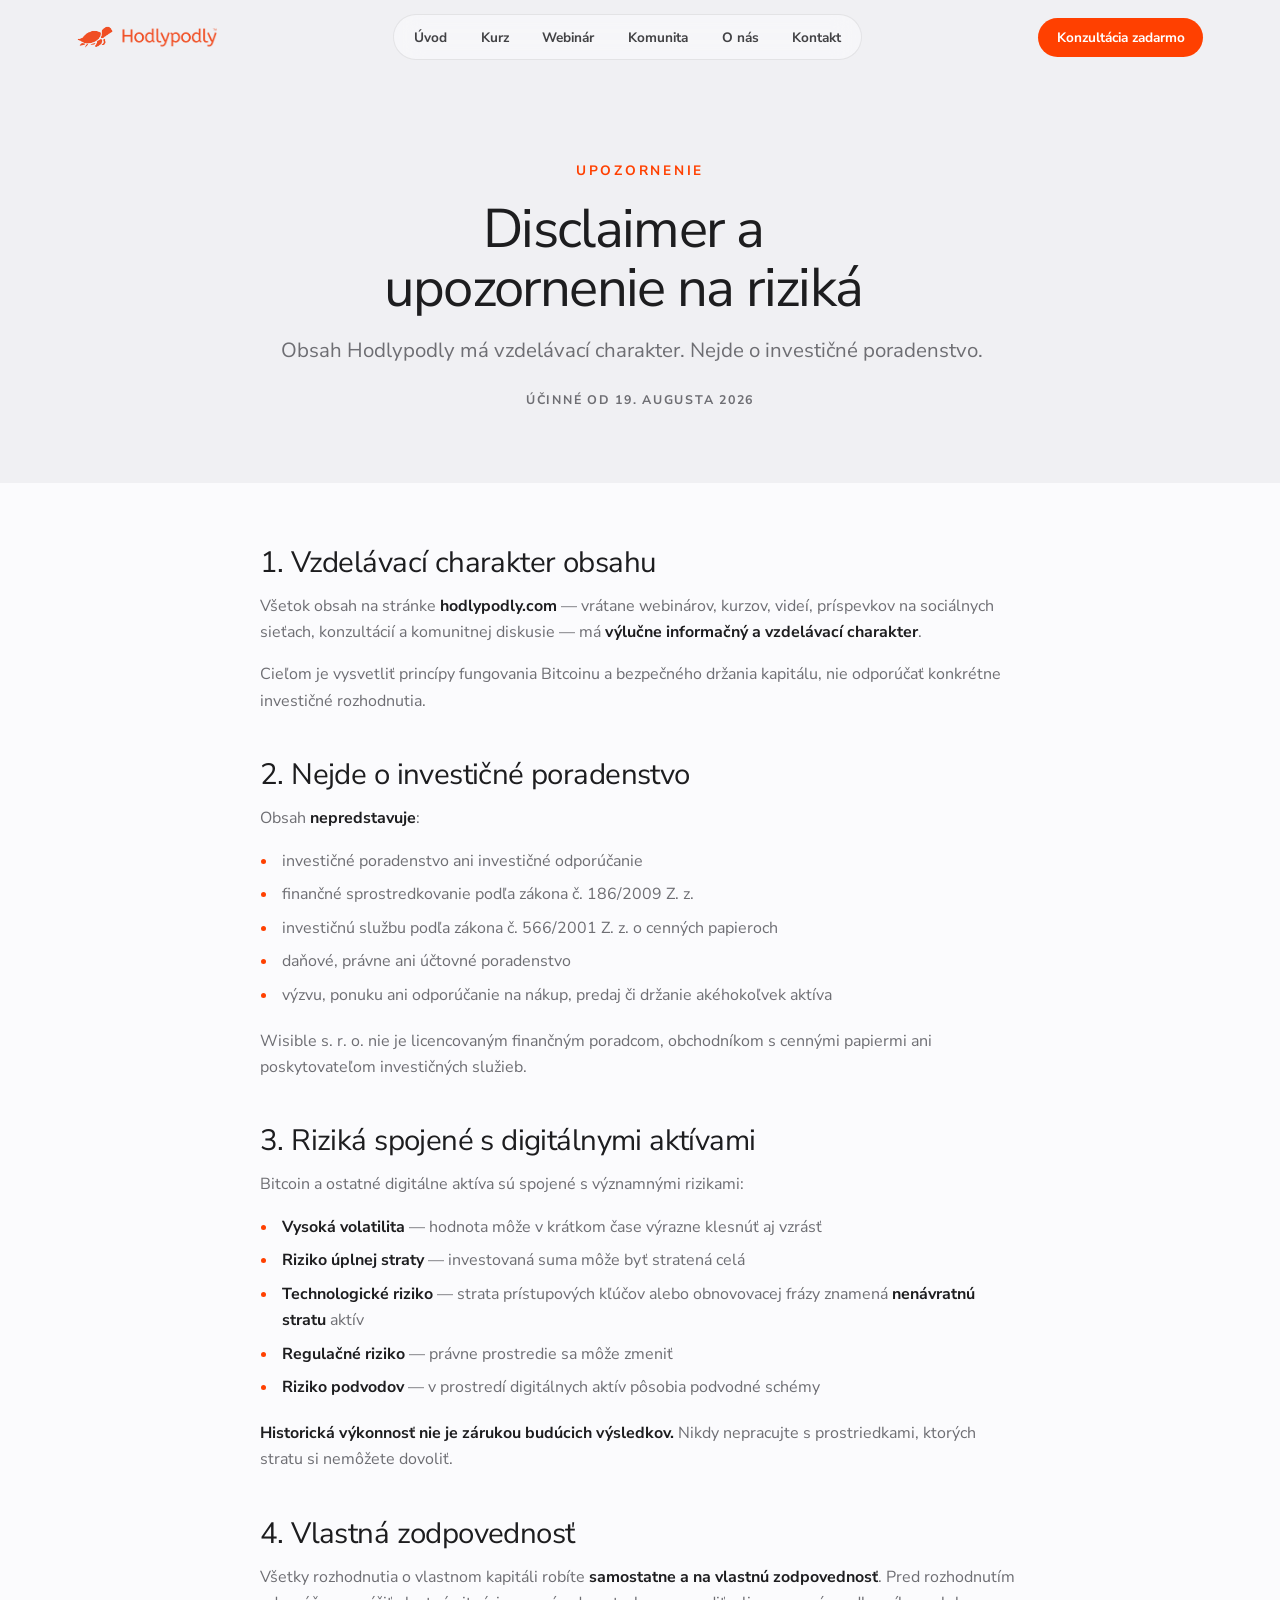
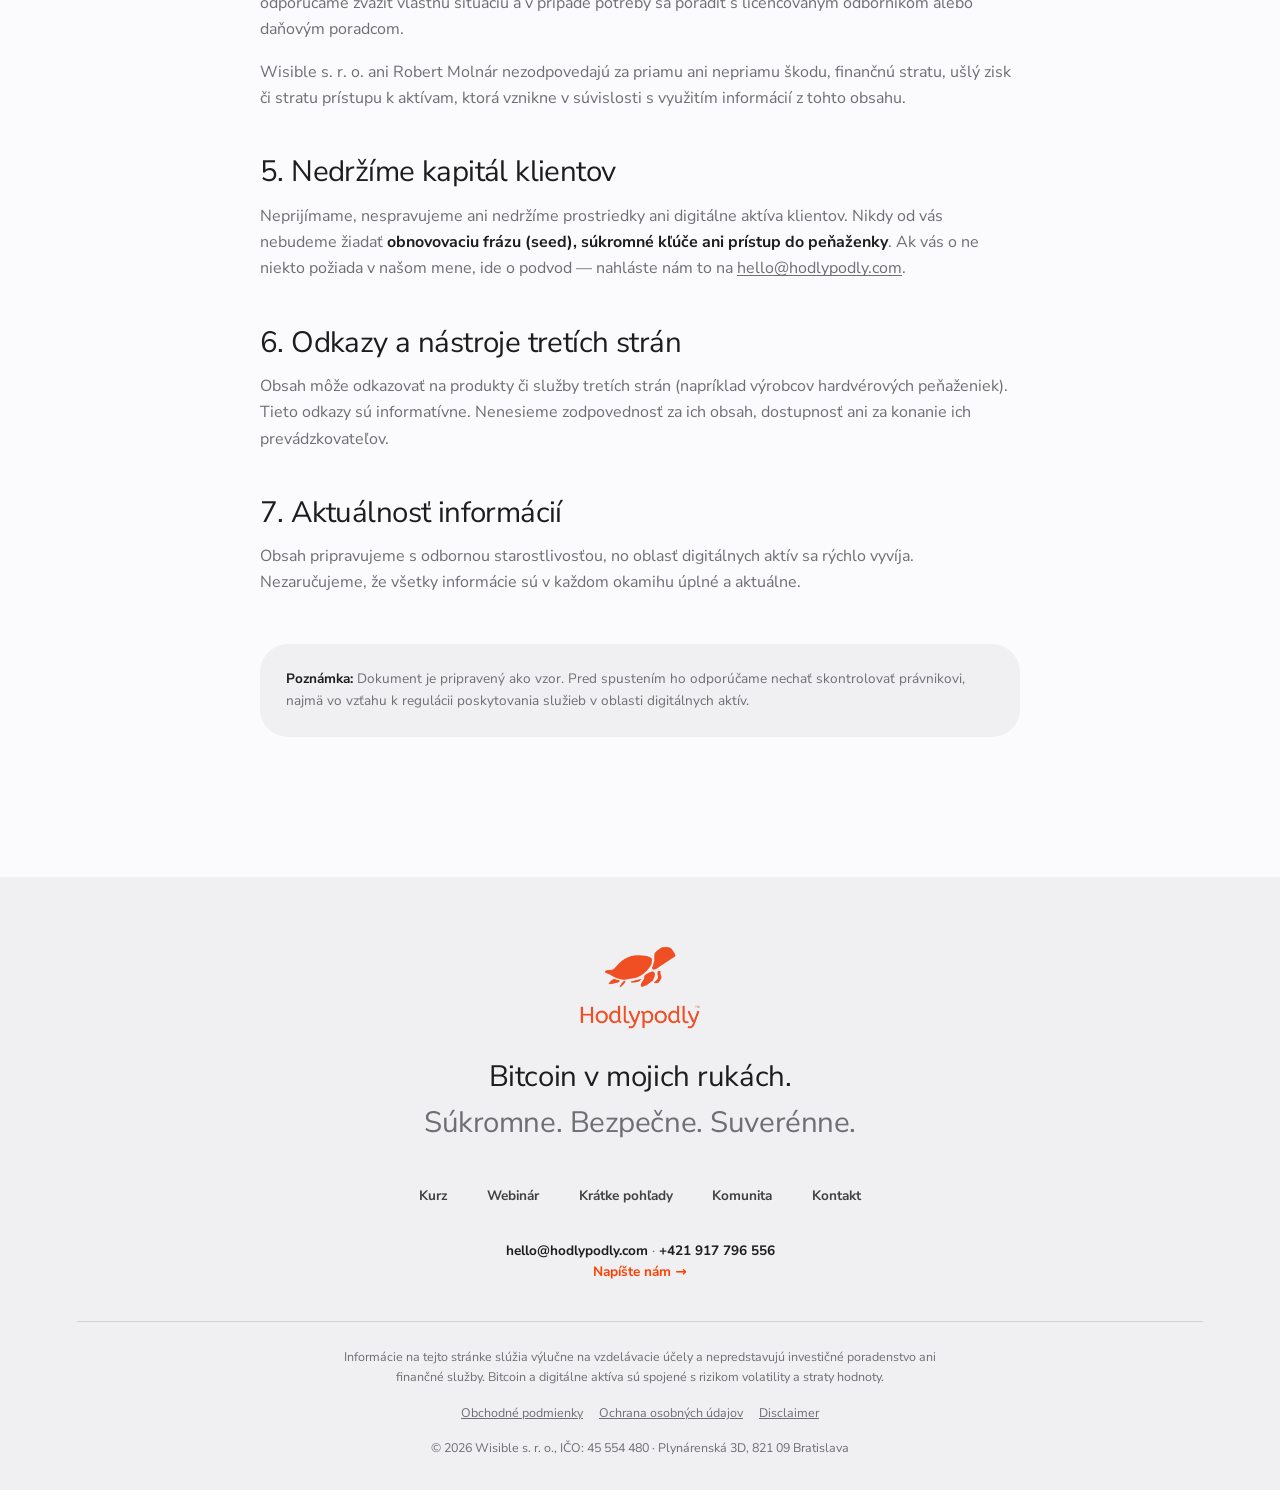
==== disclaimer.html @ 32b37405 "Pravne stranky: obchodne podmienky, ochrana osobnych udajov (GDPR), disclaimer - na zaklade Wisible " ====
<!DOCTYPE html>
<html lang="sk">
<head>
<meta charset="UTF-8">
<meta name="viewport" content="width=device-width, initial-scale=1.0, viewport-fit=cover">
<title>Disclaimer — Hodlypodly</title>
<meta name="description" content="Upozornenie na riziká. Obsah Hodlypodly má vzdelávací charakter a nie je investičným poradenstvom.">
<meta name="robots" content="noindex,follow">
<meta name="theme-color" content="#fbfbfd">
<link rel="icon" type="image/png" sizes="32x32" href="assets/favicon-32.png">
<link rel="icon" type="image/png" sizes="64x64" href="assets/favicon-64.png">
<link rel="apple-touch-icon" href="assets/apple-touch-icon.png">
<style>
html{background:#fbfbfd}
body{margin:0;background:#fbfbfd;color:#1d1d1f;font-family:"Avenir Next","Avenir","Nunito Sans",-apple-system,"Helvetica Neue",system-ui,sans-serif}
a{color:inherit;text-decoration:none}
img{display:block;max-width:100%}
nav#nav{position:fixed;top:0;left:0;right:0;z-index:60}
</style>
<link rel="stylesheet" href="assets/style.css">
<link rel="preconnect" href="https://fonts.googleapis.com">
<link rel="preconnect" href="https://fonts.gstatic.com" crossorigin>
<link href="https://fonts.googleapis.com/css2?family=Nunito+Sans:wght@400;700&display=swap" rel="stylesheet">
</head>
<body>

<nav id="nav">
  <a class="brand" href="index.html">
    <span style="position:relative;display:inline-flex">
      <img class="turtle w" src="assets/turtle-white.png" alt="">
      <img class="turtle o" src="assets/turtle-orange.png" alt="">
    </span>
    <span style="position:relative;display:inline-flex">
      <img class="wordmark w" src="assets/wordmark-white.png" alt="Hodlypodly">
      <img class="wordmark o" src="assets/wordmark-orange.png" alt="">
    </span>
  </a>
  <div class="navlinks">
    <a href="index.html">Úvod</a>
    <a href="kurz.html">Kurz</a>
    <a href="webinar.html">Webinár</a>
    <a href="index.html#komunita">Komunita</a>
    <a href="index.html#robert">O nás</a>
    <a href="kontakt.html">Kontakt</a>
  </div>
  <a class="nav-cta" href="#" data-modal-open="#consultBack">Konzultácia zadarmo</a>
  <button class="burger" aria-label="Menu" aria-expanded="false"><span></span><span></span><span></span></button>
</nav>

<div class="mobile-menu" id="mobileMenu">
    <a href="index.html" data-mm>Úvod</a>
    <a href="kurz.html" data-mm>Kurz</a>
    <a href="webinar.html" data-mm>Webinár</a>
    <a href="index.html#komunita" data-mm>Komunita</a>
    <a href="index.html#robert" data-mm>O nás</a>
    <a href="kontakt.html" data-mm>Kontakt</a>
    <a class="mm-cta" href="#" data-modal-open="#consultBack" data-mm>Konzultácia zadarmo</a>
</div>

<section class="sec sec--paper" style="padding-top:clamp(8rem,14vw,10rem);padding-bottom:clamp(2.5rem,5vw,3.5rem)">
  <div class="legal center">
    <span class="eyebrow">Upozornenie</span>
    <h1 style="margin-left:0;max-width:22ch">Disclaimer a upozornenie na riziká</h1>
    <p class="lead" style="margin:0">Obsah Hodlypodly má vzdelávací charakter. Nejde o investičné poradenstvo.</p>
    <p class="legal-date">Účinné od 19. augusta 2026</p>
  </div>
</section>

<section class="sec" style="padding-top:clamp(2.5rem,5vw,4rem)">
  <article class="legal">
    <h2>1. Vzdelávací charakter obsahu</h2>
    <p>Všetok obsah na stránke <b>hodlypodly.com</b> — vrátane webinárov, kurzov, videí, príspevkov na sociálnych sieťach, konzultácií a komunitnej diskusie — má <b>výlučne informačný a vzdelávací charakter</b>.</p>
    <p>Cieľom je vysvetliť princípy fungovania Bitcoinu a bezpečného držania kapitálu, nie odporúčať konkrétne investičné rozhodnutia.</p>

    <h2>2. Nejde o investičné poradenstvo</h2>
    <p>Obsah <b>nepredstavuje</b>:</p>
    <ul>
      <li>investičné poradenstvo ani investičné odporúčanie</li>
      <li>finančné sprostredkovanie podľa zákona č. 186/2009 Z. z.</li>
      <li>investičnú službu podľa zákona č. 566/2001 Z. z. o cenných papieroch</li>
      <li>daňové, právne ani účtovné poradenstvo</li>
      <li>výzvu, ponuku ani odporúčanie na nákup, predaj či držanie akéhokoľvek aktíva</li>
    </ul>
    <p>Wisible s. r. o. nie je licencovaným finančným poradcom, obchodníkom s cennými papiermi ani poskytovateľom investičných služieb.</p>

    <h2>3. Riziká spojené s digitálnymi aktívami</h2>
    <p>Bitcoin a ostatné digitálne aktíva sú spojené s významnými rizikami:</p>
    <ul>
      <li><b>Vysoká volatilita</b> — hodnota môže v krátkom čase výrazne klesnúť aj vzrásť</li>
      <li><b>Riziko úplnej straty</b> — investovaná suma môže byť stratená celá</li>
      <li><b>Technologické riziko</b> — strata prístupových kľúčov alebo obnovovacej frázy znamená <b>nenávratnú stratu</b> aktív</li>
      <li><b>Regulačné riziko</b> — právne prostredie sa môže zmeniť</li>
      <li><b>Riziko podvodov</b> — v prostredí digitálnych aktív pôsobia podvodné schémy</li>
    </ul>
    <p><b>Historická výkonnosť nie je zárukou budúcich výsledkov.</b> Nikdy nepracujte s prostriedkami, ktorých stratu si nemôžete dovoliť.</p>

    <h2>4. Vlastná zodpovednosť</h2>
    <p>Všetky rozhodnutia o vlastnom kapitáli robíte <b>samostatne a na vlastnú zodpovednosť</b>. Pred rozhodnutím odporúčame zvážiť vlastnú situáciu a v prípade potreby sa poradiť s licencovaným odborníkom alebo daňovým poradcom.</p>
    <p>Wisible s. r. o. ani Robert Molnár nezodpovedajú za priamu ani nepriamu škodu, finančnú stratu, ušlý zisk či stratu prístupu k aktívam, ktorá vznikne v súvislosti s využitím informácií z tohto obsahu.</p>

    <h2>5. Nedržíme kapitál klientov</h2>
    <p>Neprijímame, nespravujeme ani nedržíme prostriedky ani digitálne aktíva klientov. Nikdy od vás nebudeme žiadať <b>obnovovaciu frázu (seed), súkromné kľúče ani prístup do peňaženky</b>. Ak vás o ne niekto požiada v našom mene, ide o podvod — nahláste nám to na <a href="mailto:hello@hodlypodly.com">hello@hodlypodly.com</a>.</p>

    <h2>6. Odkazy a nástroje tretích strán</h2>
    <p>Obsah môže odkazovať na produkty či služby tretích strán (napríklad výrobcov hardvérových peňaženiek). Tieto odkazy sú informatívne. Nenesieme zodpovednosť za ich obsah, dostupnosť ani za konanie ich prevádzkovateľov.</p>

    <h2>7. Aktuálnosť informácií</h2>
    <p>Obsah pripravujeme s odbornou starostlivosťou, no oblasť digitálnych aktív sa rýchlo vyvíja. Nezaručujeme, že všetky informácie sú v každom okamihu úplné a aktuálne.</p>

    <div class="legal-note">
      <p><b>Poznámka:</b> Dokument je pripravený ako vzor. Pred spustením ho odporúčame nechať skontrolovať právnikovi, najmä vo vzťahu k regulácii poskytovania služieb v oblasti digitálnych aktív.</p>
    </div>
  </article>
</section>

<footer>
  <div class="foot-logo">
    <img class="turtle" src="assets/turtle-orange.png" alt="">
    <img class="wordmark" src="assets/wordmark-orange.png" alt="Hodlypodly">
  </div>
  <p class="foot-claim">Bitcoin v mojich rukách.<br><span class="thin">Súkromne. Bezpečne. Suverénne.</span></p>
  <div class="foot-nav">
    <a href="kurz.html">Kurz</a>
    <a href="webinar.html">Webinár</a>
    <a href="index.html#pohlady">Krátke pohľady</a>
    <a href="index.html#komunita">Komunita</a>
    <a href="kontakt.html">Kontakt</a>
  </div>
  <p class="foot-contact">
    <a href="mailto:hello@hodlypodly.com">hello@hodlypodly.com</a> · <a href="tel:+421917796556">+421 917 796 556</a><br>
    <a class="cta" href="kontakt.html">Napíšte nám →</a>
  </p>
  <div class="foot-legal">
    <p class="disc">Informácie na tejto stránke slúžia výlučne na vzdelávacie účely a nepredstavujú investičné poradenstvo ani finančné služby. Bitcoin a digitálne aktíva sú spojené s rizikom volatility a straty hodnoty.</p>
    <p class="flinks"><a href="obchodne-podmienky.html">Obchodné podmienky</a><a href="ochrana-osobnych-udajov.html">Ochrana osobných údajov</a><a href="disclaimer.html">Disclaimer</a></p>
    <p>© 2026 Wisible s. r. o., IČO: 45 554 480 · Plynárenská 3D, 821 09 Bratislava</p>
  </div>
</footer>

<!-- ======== MODAL · KONZULTÁCIA ======== -->
<div class="modal-back" id="consultBack" style="display:none" role="dialog" aria-modal="true" aria-label="Bezplatná konzultácia">
  <div class="modal">
    <button class="modal-x" aria-label="Zavrieť">✕</button>
    <form name="konzultacia" method="POST" data-netlify="true" netlify-honeypot="bot-field">
      <input type="hidden" name="form-name" value="konzultacia">
      <p style="display:none"><label>Nevypĺňajte: <input name="bot-field"></label></p>
      <h3>Úvodná konzultácia <span class="grad">zadarmo</span></h3>
      <p class="mnote">20 minút, telefonicky alebo online. <b>Zorientujeme sa vo vašej situácii</b> a poviete si, či vám vieme pomôcť. Nezáväzne.</p>
      <div class="mrow">
        <div>
          <label for="k-name">Meno</label>
          <input id="k-name" name="meno" type="text" placeholder="Vaše meno" required>
        </div>
        <div>
          <label for="k-tel">Telefón</label>
          <input id="k-tel" name="telefon" type="tel" placeholder="+421 …" required>
        </div>
      </div>
      <label for="k-mail">E-mail</label>
      <input id="k-mail" name="email" type="email" placeholder="vas@email.sk" required>
      <label for="k-msg">Čomu sa chcete venovať? <span style="font-weight:400;color:var(--gray)">(nepovinné)</span></label>
      <textarea id="k-msg" name="poznamka" placeholder="Napr. mám Bitcoin na burze a neviem, či je to bezpečné…" style="min-height:80px"></textarea>
      <button class="btn" type="submit">Mám záujem o konzultáciu →</button>
      <p class="gdpr">Odoslaním súhlasíte so spracovaním údajov na účel dohodnutia konzultácie. Ozveme sa vám a dohodneme termín.</p>
    </form>
    <div class="success">
      <div class="big-check">✓</div>
      <h3>Ďakujeme!</h3>
      <p class="mnote" style="margin-bottom:0">Ozveme sa vám čo najskôr a dohodneme termín konzultácie.</p>
    </div>
  </div>
</div>

<script src="assets/app.js"></script>
</body>
</html>
---- assets/style.css ----
/* ============================================================
   HODLYPODLY — dizajn systém (Avenir · Apple feeling)
   ============================================================ */
:root{
  --canvas:#fbfbfd; --paper:#f0f0f3; --ink:#1d1d1f; --gray:#6e6e73; --hair:#d2d2d7;
  --night:#0b0c0d; --ivorydk:#f5f5f7;
  --vermilion:#FF4000;
  --grad:var(--vermilion);
  --sans:"Avenir Next","Avenir","Nunito Sans",-apple-system,"Helvetica Neue",system-ui,sans-serif;
  /* type scale — jediny zdroj pravdy */
  --fs-display:clamp(2.2rem,6.2vw,4.6rem);
  --fs-display-sm:clamp(1.7rem,3.6vw,2.9rem);
  --fs-h2:clamp(1.9rem,5vw,3.4rem);
  --fs-pull:clamp(1.35rem,2.3vw,1.9rem);
  --fs-lead:clamp(1.05rem,1.6vw,1.3rem);
  --fs-body:1rem;
  --fs-small:.85rem;
  --fs-tiny:.78rem;
  --r:1.75rem;
  --pad:clamp(1.4rem,6vw,6rem);
}
*{margin:0;padding:0;box-sizing:border-box}
html{scroll-behavior:smooth}
body{background:var(--canvas);color:var(--ink);font-family:var(--sans);font-weight:400;line-height:1.55;
  overflow-x:hidden;-webkit-font-smoothing:antialiased;text-rendering:optimizeLegibility}
::selection{background:#fcd9c9;color:#5a2210}
img,video{display:block;max-width:100%}
a{color:inherit}
.grad{color:var(--vermilion)}
.thin{color:var(--gray)}

/* ---------- buttons ---------- */
.btn{display:inline-flex;align-items:center;gap:.4em;white-space:nowrap;background:var(--vermilion);color:#fff;font-weight:700;
  font-size:var(--fs-body);padding:.9em 1.8em;border-radius:999px;border:none;cursor:pointer;text-decoration:none;
  transition:transform .3s cubic-bezier(.2,.7,.2,1),box-shadow .3s;font-family:var(--sans)}
.btn:hover{transform:scale(1.045);box-shadow:0 12px 30px rgba(255,64,0,.32)}
.btn:focus-visible{outline:3px solid var(--vermilion);outline-offset:3px}
.btn-ghost{background:transparent;color:var(--ink);border:1.5px solid var(--hair);box-shadow:none}
.btn-ghost:hover{background:rgba(0,0,0,.04);transform:none;box-shadow:none}
.on-dark .btn-ghost{color:#fff;border-color:rgba(255,255,255,.3)}
.on-dark .btn-ghost:hover{background:rgba(255,255,255,.08)}
.btn-note{display:block;font-size:var(--fs-small);font-weight:400;color:var(--gray);margin-top:.8em}
.on-dark .btn-note{color:rgba(245,245,247,.65)}

/* ---------- nav: glass pill + walking turtle ---------- */
nav{position:fixed;top:0;left:0;right:0;z-index:60;display:flex;align-items:center;justify-content:space-between;
  gap:1rem;padding:.9rem var(--pad);transition:background .45s ease}
nav::before{content:"";position:absolute;inset:0;background:transparent;transition:background .45s ease,box-shadow .45s ease;pointer-events:none}
nav.solid::before{background:rgba(251,251,253,.88);box-shadow:0 1px 0 rgba(0,0,0,.06);backdrop-filter:saturate(1.8) blur(16px);-webkit-backdrop-filter:saturate(1.8) blur(16px)}
nav.on-dark:not(.solid)::before{background:transparent}
nav>*{position:relative}
.brand{display:flex;align-items:center;gap:.55rem;text-decoration:none;cursor:pointer}
.brand .turtle{height:22px;position:relative}
.brand .wordmark{height:19px}
.brand img{transition:opacity .35s}
.brand .w{position:absolute}
nav.solid .w{opacity:0}
nav.on-dark:not(.solid) .o{opacity:0}
nav:not(.on-dark) .w{opacity:0}

.navlinks{display:flex;gap:.2rem;align-items:center;border:1px solid rgba(0,0,0,.08);background:rgba(251,251,253,.55);
  backdrop-filter:blur(14px);-webkit-backdrop-filter:blur(14px);border-radius:999px;padding:.3rem;transition:background .45s,border-color .45s}
nav.on-dark:not(.solid) .navlinks{background:rgba(255,255,255,.08);border-color:rgba(255,255,255,.14)}
.navlinks a{font-size:var(--fs-small);font-weight:700;color:#424245;text-decoration:none;padding:.42rem .95rem;border-radius:999px;transition:color .3s,background .3s}
.navlinks a:hover{background:rgba(0,0,0,.06);color:var(--ink)}
nav.on-dark:not(.solid) .navlinks a{color:rgba(245,245,247,.8)}
nav.on-dark:not(.solid) .navlinks a:hover{background:rgba(255,255,255,.12);color:#fff}
.nav-cta{display:inline-flex;align-items:center;background:var(--vermilion);color:#fff!important;border-radius:999px;
  padding:.55rem 1.15rem;font-weight:700;font-size:var(--fs-small);text-decoration:none;transition:transform .25s,box-shadow .25s}
.nav-cta:hover{transform:scale(1.05);box-shadow:0 8px 26px rgba(255,64,0,.35)}
.burger{display:none;width:2.6rem;height:2.6rem;border:none;background:rgba(251,251,253,.7);
  border-radius:50%;cursor:pointer;position:relative;backdrop-filter:blur(10px);-webkit-backdrop-filter:blur(10px)}
.burger span{position:absolute;left:.7rem;right:.7rem;height:2px;background:var(--ink);border-radius:2px;
  transition:transform .3s,opacity .3s,top .3s}
.burger span:nth-child(1){top:.92rem}
.burger span:nth-child(2){top:1.28rem}
.burger span:nth-child(3){top:1.64rem}
nav.on-dark:not(.solid) .burger{background:rgba(255,255,255,.14)}
nav.on-dark:not(.solid) .burger span{background:#fff}
body.menu-open .burger span:nth-child(1){top:1.28rem;transform:rotate(45deg)}
body.menu-open .burger span:nth-child(2){opacity:0}
body.menu-open .burger span:nth-child(3){top:1.28rem;transform:rotate(-45deg)}
body.menu-open .burger{background:var(--paper)}
body.menu-open .burger span{background:var(--ink)}
.mobile-menu{position:fixed;inset:0;z-index:55;background:rgba(251,251,253,.96);
  backdrop-filter:blur(20px);-webkit-backdrop-filter:blur(20px);
  display:flex;flex-direction:column;align-items:center;justify-content:center;gap:.4rem;
  opacity:0;visibility:hidden;transition:opacity .35s,visibility .35s}
body.menu-open .mobile-menu{opacity:1;visibility:visible}
.mobile-menu a{font-size:1.5rem;font-weight:700;color:var(--ink);text-decoration:none;padding:.7rem 1.4rem;
  border-radius:999px;transition:background .25s}
.mobile-menu a:active{background:rgba(0,0,0,.06)}
.mobile-menu .mm-cta{margin-top:1.4rem;background:var(--vermilion);color:#fff;font-size:1.05rem}
body.menu-open{overflow:hidden}
@media(max-width:820px){
  .navlinks{display:none}
  .burger{display:block}
  .nav-cta{display:none}
}

/* ---------- scrub sections ---------- */
.scrub{position:relative;background:var(--night)}
.scrub-sticky{position:sticky;top:0;height:100vh;height:100svh;overflow:hidden}
.scrub-sticky video{position:absolute;inset:0;width:100%;height:100%;object-fit:cover;opacity:0;transition:opacity .6s}
.scrub-sticky video.on{opacity:1}
.scrub-poster{position:absolute;inset:0}
.poster-hero{background:radial-gradient(120% 90% at 70% 0%,rgba(255,64,0,.28),transparent 55%),radial-gradient(90% 80% at 20% 100%,rgba(6,60,72,.85),transparent 60%),linear-gradient(180deg,#0c2b33 0%,#0b1618 55%,#050708 100%)}
.poster-coin{background:radial-gradient(70% 60% at 50% 55%,rgba(255,64,0,.26),transparent 60%),linear-gradient(180deg,#111213 0%,#050506 100%)}
.poster-ascent{background:radial-gradient(120% 80% at 50% 0%,rgba(255,64,0,.34),transparent 55%),linear-gradient(180deg,#123038 0%,#0b1618 70%,#050708 100%)}
.scrub-veil{position:absolute;inset:0;background:linear-gradient(to bottom,rgba(5,7,8,.4),rgba(5,7,8,0) 28%,rgba(5,7,8,.1) 55%,rgba(5,7,8,.72) 82%);pointer-events:none}
.msg{position:absolute;inset:0;display:flex;flex-direction:column;align-items:center;justify-content:flex-end;
  text-align:center;padding:0 var(--pad) clamp(9rem,22vh,13rem);color:var(--ivorydk);opacity:0;
  will-change:transform,opacity;pointer-events:none}
.msg .tag{font-size:var(--fs-tiny);font-weight:700;letter-spacing:.22em;text-transform:uppercase;color:rgba(245,245,247,.72);margin-bottom:1.2rem}
.msg .big{font-weight:400;letter-spacing:-.03em;line-height:1.08;font-size:var(--fs-h2);max-width:20ch;text-wrap:balance;text-shadow:0 2px 34px rgba(0,0,0,.5)}
.msg .big.big--sm{font-size:var(--fs-h2)!important}
.msg .big .thin{color:rgba(245,245,247,.82)}
.msg p{margin-top:1.1rem;max-width:52ch;font-weight:400;font-size:var(--fs-lead);color:rgba(245,245,247,.92);text-wrap:balance;text-shadow:0 1px 20px rgba(0,0,0,.55)}
.msg .accent{color:var(--vermilion)}
.msg .btn,.msg a{pointer-events:auto}
.scroll-hint{position:absolute;left:50%;bottom:1.1rem;transform:translateX(-50%);z-index:5;font-size:var(--fs-tiny);
  font-weight:700;letter-spacing:.2em;text-transform:uppercase;color:rgba(245,245,247,.65);animation:bob 2.4s ease-in-out infinite}
@keyframes bob{0%,100%{transform:translate(-50%,0)}50%{transform:translate(-50%,8px)}}

.v-clean{}
.hero-cta{position:absolute;left:50%;bottom:4.4rem;transform:translateX(-50%);z-index:6;
  display:flex;flex-direction:column;align-items:center;text-align:center}
.hero-cta .btn-note{color:rgba(245,245,247,.85);text-shadow:0 1px 12px rgba(0,0,0,.5)}
@media(max-height:640px){.hero-cta{bottom:3.4rem}}

/* ---------- sections & rhythm ---------- */
.sec{padding:clamp(5.5rem,11vw,9rem) var(--pad)}
.sec--paper{background:var(--paper)}
.sec--tight{padding-top:clamp(3rem,6vw,5rem)}
.narrow{max-width:1120px;margin:0 auto}
.center{text-align:center}
.eyebrow{display:block;font-size:var(--fs-small);font-weight:700;letter-spacing:.2em;text-transform:uppercase;color:var(--vermilion);margin-bottom:1.2rem}
h1,h2{font-weight:400;letter-spacing:-.03em;line-height:1.08;font-size:var(--fs-h2);max-width:24ch;text-wrap:balance;margin:0 auto .9rem}
h2 .thin,h1 .thin{}
.lead{color:var(--gray);font-weight:400;font-size:var(--fs-lead);max-width:62ch;margin:0 auto;text-wrap:balance}
.lead b{color:var(--ink);font-weight:700}
.divider-band{height:clamp(3.5rem,8vw,6rem);background:linear-gradient(to bottom,var(--canvas),var(--paper))}

/* problem */
.problem-grid{display:grid;grid-template-columns:1.05fr .95fr;gap:2.6rem;align-items:center;margin-top:3.6rem;text-align:left}
.card-orange{background:var(--grad);color:#fff;border-radius:var(--r);padding:2.6rem 2.4rem;box-shadow:0 24px 60px rgba(255,64,0,.26)}
.card-orange p{margin-bottom:1.3em}
.card-orange p:last-child{margin-bottom:0}
.card-orange strong{display:block;font-weight:700;font-size:var(--fs-body);margin-bottom:.2em}
.card-orange span{color:rgba(255,255,255,.92);font-weight:400}
.problem-side{font-size:var(--fs-pull);font-weight:400;line-height:1.4;letter-spacing:-.01em;color:var(--gray)}
.problem-side b{font-weight:700;color:var(--ink)}
@media(max-width:880px){.problem-grid{grid-template-columns:1fr;gap:2rem}}

/* ---------- bento: square grid ---------- */
.bento{--gap:1rem;--cell:calc((min(1120px,100vw - 2*var(--pad)) - 3*var(--gap))/4);
  display:grid;grid-template-columns:repeat(4,minmax(0,1fr));grid-auto-rows:var(--cell);gap:var(--gap);
  margin-top:3.6rem;text-align:left}
.tile{position:relative;border-radius:var(--r);overflow:hidden;background:#fff;
  transition:transform .4s cubic-bezier(.2,.7,.2,1),box-shadow .4s;text-decoration:none;color:inherit;display:block}
.tile:hover{transform:scale(1.015);box-shadow:0 24px 60px rgba(0,0,0,.12);z-index:2}
.tile>img{position:absolute;inset:0;width:100%;height:100%;object-fit:cover;z-index:0;transition:transform .8s cubic-bezier(.2,.7,.2,1)}
.tile:hover>img{transform:scale(1.06)}
.tile .shade{position:absolute;inset:0;z-index:1;background:linear-gradient(to top,rgba(0,0,0,.82),rgba(0,0,0,.35) 45%,transparent 72%)}
.tile-cap{position:relative;z-index:2;padding:1.8rem;height:100%;display:flex;flex-direction:column;justify-content:flex-end}
.tile-cap .teyebrow{font-size:var(--fs-tiny);letter-spacing:.16em;text-transform:uppercase;font-weight:700;margin-bottom:auto}
.tile-cap .tv{font-weight:700;letter-spacing:-.03em;font-size:var(--fs-pull);line-height:1.05}
.tile-cap h3{font-size:var(--fs-body);font-weight:700;letter-spacing:-.015em;line-height:1.3;text-wrap:balance}
.t-2x2 .tile-cap h3,.t-2x1 .tile-cap h3{font-size:var(--fs-pull);line-height:1.2}
.tile-cap p{font-size:var(--fs-small);font-weight:400;margin-top:.45rem;opacity:.9;max-width:34ch}
.tile.img h3,.tile.img p,.tile.img .tv{color:#fff}
.tile.img .t-link{color:#fff!important}
.tile.img .teyebrow{color:#fff;opacity:.9}
.tile.plain .tile-cap h3,.tile.plain .tv{color:var(--ink)}
.tile.plain .tile-cap p{color:var(--gray)}
.tile.plain .teyebrow{color:var(--vermilion)}
.tile.dark{background:var(--night)}
.tile.dark .tile-cap h3,.tile.dark .tv{color:#fff}
.tile.dark .tile-cap p{color:rgba(245,245,247,.7)}
.tile.dark .teyebrow{color:var(--vermilion)}
.tile.gradbg{background:var(--grad)}
.tile.gradbg .tile-cap h3,.tile.gradbg .tv{color:#fff}
.tile.gradbg .tile-cap p{color:rgba(255,255,255,.9)}
.tile.gradbg .teyebrow{color:rgba(255,255,255,.9)}
.tile.t-2x2{grid-column:span 2;grid-row:span 2}
.tile.t-2x1{grid-column:span 2}
.t-link{margin-top:1rem;font-weight:700;font-size:var(--fs-small)}
.t-link::after{content:" →";transition:margin .2s}
.tile:hover .t-link::after{margin-left:5px}
.socials{display:flex;gap:.6rem;margin-top:.9rem}
.socials a{width:2.2rem;height:2.2rem;border-radius:50%;border:1.5px solid rgba(255,255,255,.4);display:flex;
  align-items:center;justify-content:center;font-size:var(--fs-tiny);font-weight:700;color:#fff;text-decoration:none;transition:background .2s,border-color .2s}
.socials a:hover{background:var(--vermilion);border-color:var(--vermilion)}
.socials--big{gap:.8rem;margin-top:1.1rem}
.socials--big a{width:3rem;height:3rem;font-size:.82rem;border-width:2px}
@media(max-width:980px){.bento{--cell:calc((100vw - 2*var(--pad) - var(--gap))/2);grid-template-columns:repeat(2,1fr)}}
@media(max-width:540px){.bento{--cell:auto;grid-template-columns:1fr;grid-auto-rows:220px}
  .tile.t-2x2,.tile.t-2x1{grid-column:span 1}.tile.t-2x2{grid-row:span 2}}

/* ---------- about ---------- */
.about{background:#fff;border-radius:calc(var(--r)*1.25);overflow:hidden;box-shadow:0 20px 60px rgba(0,0,0,.06)}
.sec--paper .about{background:#fff}
.about-grid{display:grid;grid-template-columns:1fr 1fr;align-items:stretch}
.about-text{padding:4.4rem 3.8rem;display:flex;flex-direction:column;justify-content:center;text-align:left}
.about-text p{margin-bottom:1.1em;color:var(--gray);font-weight:400}
.about-text p strong{color:var(--ink);font-weight:700}
.about-sign{margin-top:1.1em;font-weight:700;line-height:1.45;color:var(--ink)!important}
.about-sign small{display:block;font-weight:400;color:var(--gray)}
.about-photo{position:relative;min-height:480px}
.about-photo img{position:absolute;inset:0;width:100%;height:100%;object-fit:cover;object-position:center 18%}
.about-photo video{position:absolute;inset:0;width:100%;height:100%;object-fit:cover;object-position:center 18%;opacity:0;transition:opacity .6s}
.about-photo video.on{opacity:1}
@media(max-width:880px){.about-grid{grid-template-columns:1fr}.about-text{padding:3rem 2rem}.about-photo{min-height:380px}}

/* ---------- story video ---------- */
.story-frame{position:relative;border-radius:calc(var(--r)*1.25);overflow:hidden;margin-top:3.6rem;aspect-ratio:16/9;
  box-shadow:0 30px 80px rgba(0,0,0,.18);background:#111;display:block;cursor:pointer}
.story-frame img{width:100%;height:100%;object-fit:cover;transition:transform .8s cubic-bezier(.2,.7,.2,1),filter .5s;filter:brightness(.86)}
.story-frame:hover img{transform:scale(1.03);filter:brightness(.78)}
.story-frame iframe{position:absolute;inset:0;width:100%;height:100%;border:0}
.story-play{position:absolute;inset:0;display:flex;flex-direction:column;align-items:center;justify-content:center;gap:1.2rem}
.play-btn{width:clamp(4.4rem,7vw,5.6rem);height:clamp(4.4rem,7vw,5.6rem);border-radius:50%;background:var(--vermilion);
  display:flex;align-items:center;justify-content:center;box-shadow:0 14px 44px rgba(255,64,0,.45);
  transition:transform .35s cubic-bezier(.2,.7,.2,1)}
.play-btn::after{content:'';border-style:solid;border-width:.72rem 0 .72rem 1.18rem;border-color:transparent transparent transparent #fff;margin-left:.22rem}
.story-frame:hover .play-btn{transform:scale(1.09)}
.play-label{color:#fff;font-weight:700;font-size:var(--fs-body);text-shadow:0 2px 18px rgba(0,0,0,.6)}
.play-label em{font-style:normal;font-weight:400;opacity:.75;margin-left:.4em}
.story-frame.playing .story-play,.story-frame.playing img{display:none}

/* ---------- dark rounded card (webinár / contact) ---------- */
.darkcard{background:var(--night);color:#fff;position:relative;overflow:hidden;border-radius:calc(var(--r)*1.25)}
.darkcard::before{content:'';position:absolute;inset:0;background:radial-gradient(110% 80% at 85% 8%,rgba(255,64,0,.2),transparent 55%),radial-gradient(80% 70% at 8% 95%,rgba(255,64,0,.14),transparent 60%);pointer-events:none}
.darkcard-in{position:relative;padding:4.2rem clamp(1.8rem,4vw,4.5rem)}
.darkcard h2{color:#fff}
.darkcard .lead{color:rgba(245,245,247,.8)}
.web-grid{display:grid;grid-template-columns:1.1fr .9fr;gap:3.2rem;margin-top:3rem;align-items:center;text-align:left}
.web-list{list-style:none;display:flex;flex-direction:column;gap:1rem}
.web-list li{display:flex;gap:.9rem;align-items:flex-start;font-size:var(--fs-body);font-weight:400;color:rgba(245,245,247,.92)}
.web-list li::before{content:'';flex:0 0 9px;height:9px;border-radius:50%;background:var(--grad);margin-top:.5em;box-shadow:0 0 0 4px rgba(255,64,0,.18)}
.web-cta{background:rgba(255,255,255,.05);border:1px solid rgba(255,255,255,.12);border-radius:var(--r);padding:2.2rem 2rem;backdrop-filter:blur(6px);text-align:center}
.web-cta p{color:rgba(245,245,247,.78);font-weight:400;margin-bottom:1.5em}
@media(max-width:880px){.web-grid{grid-template-columns:1fr;gap:2.4rem}}

.darkcard h2 .thin{color:rgba(245,245,247,.6)}
.darkcard .btn-ghost{color:#fff;border-color:rgba(255,255,255,.32)}
.darkcard .btn-ghost:hover{background:rgba(255,255,255,.08)}
.darkcard .btn-note{color:rgba(245,245,247,.65)}

/* ---------- kurz card ---------- */
.course-card{background:#fff;border-radius:calc(var(--r)*1.25);padding:3.6rem;margin-top:3.6rem;box-shadow:0 20px 60px rgba(0,0,0,.06);
  display:grid;grid-template-columns:1.4fr .8fr;gap:3rem;align-items:center;text-align:left}
.course-card h3{font-size:var(--fs-pull);font-weight:700;letter-spacing:-.015em;line-height:1.25}
.course-card .sub{color:var(--gray);font-weight:400;margin-top:.5em}
.course-points{margin-top:1.8em;display:flex;flex-direction:column;gap:1em}
.course-points strong{display:block;font-weight:700}
.course-points span{color:var(--gray);font-weight:400}
.price-box{text-align:center;background:var(--paper);border-radius:var(--r);padding:2.2rem 1.8rem}
.price-old{color:var(--gray);text-decoration:line-through;font-size:var(--fs-body);font-weight:400}
.price-now{font-weight:700;letter-spacing:-.03em;font-size:2.8rem;line-height:1.1}
.price-dph{font-size:var(--fs-small);font-weight:400;color:var(--gray);margin:.4em 0 1.5em}
.price-note{font-size:var(--fs-small);font-weight:400;color:var(--gray);margin-top:1.3em;line-height:1.5}
@media(max-width:880px){.course-card{grid-template-columns:1fr;padding:2.6rem 2rem}}

/* ---------- testimonials ---------- */
.testi-grid{display:grid;grid-auto-flow:column;grid-auto-columns:clamp(280px,31%,380px);gap:1.2rem;
  margin-top:3.6rem;text-align:left;overflow-x:auto;padding-bottom:.6rem;scroll-snap-type:x proximity;
  scrollbar-width:none;-webkit-overflow-scrolling:touch}
.testi-grid::-webkit-scrollbar{display:none}
.testi{scroll-snap-align:start}
.testi{background:#fff;border-radius:var(--r);padding:1.9rem 1.7rem;display:flex;flex-direction:column;gap:1.2rem;
  transition:transform .35s cubic-bezier(.2,.7,.2,1),box-shadow .35s;box-shadow:0 10px 30px rgba(0,0,0,.04)}
.testi:hover{transform:translateY(-5px);box-shadow:0 20px 46px rgba(0,0,0,.09)}
.testi p{color:var(--gray);font-weight:400;font-size:var(--fs-body)}
.testi strong{font-weight:700}
.testi strong small{display:block;font-weight:400;color:var(--gray);font-size:var(--fs-small)}
@media(max-width:880px){.testi-grid{grid-auto-columns:82vw}}

/* ---------- FAQ ---------- */
.faq{max-width:760px;margin:3.4rem auto 0;text-align:left}
.faq details{border-bottom:1px solid var(--hair);padding:.4rem 0}
.faq summary{cursor:pointer;font-weight:700;font-size:var(--fs-body);padding:1.1rem 2.4rem 1.1rem 0;position:relative;list-style:none}
.faq summary::-webkit-details-marker{display:none}
.faq summary::after{content:'+';position:absolute;right:.2rem;top:50%;transform:translateY(-50%);
  font-size:1.5rem;font-weight:400;color:var(--vermilion);transition:transform .3s}
.faq details[open] summary::after{transform:translateY(-50%) rotate(45deg)}
.faq .a{padding:0 0 1.3rem;color:var(--gray);font-weight:400}

/* ---------- FAQ split s fotkou ---------- */
.faq-grid{display:grid;grid-template-columns:1.1fr .8fr;gap:2.6rem;align-items:start;max-width:1120px;margin:3.4rem auto 0}
.faq-grid .faq{margin:0;max-width:none}
.faq-photo{position:sticky;top:6rem;border-radius:calc(var(--r)*1.25);overflow:hidden;
  box-shadow:0 24px 60px rgba(0,0,0,.12);aspect-ratio:3/4;background:var(--paper)}
.faq-photo img,.faq-photo video{position:absolute;inset:0;width:100%;height:100%;object-fit:cover;object-position:center 15%}
.faq-photo video{opacity:0;transition:opacity .6s}
.faq-photo video.on{opacity:1}
.faq-photo .fcap{position:absolute;left:0;right:0;bottom:0;z-index:2;padding:1.4rem;color:#fff;
  background:linear-gradient(to top,rgba(0,0,0,.6),transparent);font-weight:700;font-size:var(--fs-small)}
.faq-photo .fcap small{display:block;font-weight:400;opacity:.85}
@media(max-width:880px){.faq-grid{grid-template-columns:1fr}.faq-photo{position:static;max-width:380px;margin:0 auto}}

/* ---------- numbered topics (webinár témy) ---------- */
.topics{max-width:680px;margin:3.2rem auto 0;text-align:left;display:flex;flex-direction:column;gap:1.2rem}
.topic{display:grid;grid-template-columns:auto 1fr;gap:1.2rem;align-items:baseline}
.topic .num{font-weight:700;font-size:var(--fs-pull);letter-spacing:-.03em;color:var(--vermilion)}
.topic p{font-weight:400;color:var(--ink);font-size:var(--fs-lead)}

/* two-col who lists */
.who-grid{display:grid;grid-template-columns:1fr 1fr;gap:1.2rem;margin-top:3.2rem;text-align:left}
.who{background:#fff;border-radius:var(--r);padding:2.2rem 2rem;box-shadow:0 10px 30px rgba(0,0,0,.04)}
.who.no{background:var(--night);color:#fff}
.who h3{font-weight:700;font-size:var(--fs-body);margin-bottom:1.1rem}
.who ul{list-style:none;display:flex;flex-direction:column;gap:.7rem}
.who li{display:flex;gap:.7rem;font-weight:400;font-size:var(--fs-body);color:var(--gray)}
.who.no li{color:rgba(245,245,247,.8)}
.who li::before{content:'✓';color:var(--vermilion);font-weight:700}
.who.no li::before{content:'✕';color:rgba(245,245,247,.5)}
.who-grid--3{grid-template-columns:repeat(3,1fr)}
@media(max-width:980px){.who-grid--3{grid-template-columns:1fr}}
@media(max-width:820px){.who-grid{grid-template-columns:1fr}}

/* termíny */
.dates{display:flex;flex-wrap:wrap;gap:.8rem;justify-content:center;margin-top:2.2rem}
.date-pill{background:#fff;border:1px solid var(--hair);border-radius:999px;padding:.8rem 1.5rem;font-weight:700;font-size:var(--fs-body)}
.date-pill b{font-weight:700}

/* ---------- horizontal rail ---------- */
.hscroll{position:relative;background:var(--paper)}
.hs-sticky{position:sticky;top:0;height:100vh;height:100svh;display:flex;flex-direction:column;justify-content:center;
  gap:clamp(1.6rem,3.5vh,2.4rem);overflow:hidden;padding:4rem 0 2.2rem}
.hs-head{text-align:center;padding:0 var(--pad)}
.hrail{display:flex;gap:1.1rem;padding:0 10vw;align-items:stretch;will-change:transform}
.hcard{flex:0 0 clamp(180px,16vw,215px);position:relative;border-radius:calc(var(--r)*.8);
  overflow:hidden;box-shadow:0 14px 36px rgba(0,0,0,.12);aspect-ratio:9/16;background:var(--night)}
.hcard img{position:absolute;inset:0;width:100%;height:100%;object-fit:cover;transition:transform .7s cubic-bezier(.2,.7,.2,1)}
.hcard:hover img{transform:scale(1.045)}
.hprog{height:3px;width:min(420px,60vw);margin:0 auto;background:var(--hair);border-radius:2px;overflow:hidden}
.hprog i{display:block;height:100%;background:var(--grad);transform:scaleX(0);transform-origin:left}
@media(max-width:640px){.hcard{flex-basis:52vw}}

/* ---------- volny horizontalny rail ---------- */
.hrail-free{display:flex;gap:1.1rem;overflow-x:auto;padding:2.6rem var(--pad) 1.4rem;
  scroll-snap-type:x proximity;-webkit-overflow-scrolling:touch;scrollbar-width:none;cursor:grab}
.hrail-free::-webkit-scrollbar{display:none}
.hrail-free:active{cursor:grabbing}
.hrail-free .hcard{scroll-snap-align:start;flex:0 0 clamp(180px,16vw,215px)}
.socials--row{justify-content:center;gap:.9rem}
.socials--row a{width:3.2rem;height:3.2rem;font-size:.86rem;border:2px solid var(--hair);color:var(--ink)}
.socials--row a:hover{color:#fff}

/* ---------- community photo ---------- */
.community-grid{display:grid;grid-template-columns:1.05fr .85fr;gap:3.4rem;align-items:center;text-align:left}
.community-grid h2{margin-left:0}
.community-grid .lead{margin-left:0}
.community-card{position:relative;border-radius:calc(var(--r)*1.25);overflow:hidden;box-shadow:0 26px 60px rgba(0,0,0,.14);aspect-ratio:4/5}
.community-card img{position:absolute;inset:0;width:100%;height:100%;object-fit:cover;transition:transform .8s cubic-bezier(.2,.7,.2,1)}
.community-grid:hover .community-card img{transform:scale(1.03)}
@media(max-width:880px){.community-grid{grid-template-columns:1fr;gap:2.2rem}.community-card{max-width:420px}}
.community-photo{position:relative;margin-top:3.6rem;border-radius:calc(var(--r)*1.25);overflow:hidden;box-shadow:0 30px 70px rgba(0,0,0,.14)}
.community-photo .ccap{position:absolute;inset:0;display:flex;align-items:flex-end;justify-content:center;
  padding:2.4rem;background:linear-gradient(to top,rgba(2,10,13,.55),transparent 55%);color:#fff;
  font-size:var(--fs-pull);font-weight:400;letter-spacing:-.015em;text-align:center}
.community-photo img{width:100%;height:440px;object-fit:cover;object-position:center 30%}
@media(max-width:700px){.community-photo img{height:300px}}

/* ---------- full-bleed band predely ---------- */
.band{position:relative;height:clamp(340px,52vh,540px);overflow:hidden}
.band img{position:absolute;inset:0;width:100%;height:100%;object-fit:cover}
.band .veil{position:absolute;inset:0;background:linear-gradient(to top,rgba(5,10,12,.55),transparent 55%)}
.band .bcap{position:absolute;inset:0;display:flex;flex-direction:column;align-items:center;justify-content:flex-end;
  text-align:center;padding:0 var(--pad) clamp(2.2rem,5vw,3.6rem);color:#fff}
.band .bcap .bt{font-size:var(--fs-display-sm);font-weight:400;letter-spacing:-.02em;text-shadow:0 2px 24px rgba(0,0,0,.45);text-wrap:balance}
.band .bcap .bs{margin-top:.5rem;font-size:var(--fs-lead);color:rgba(255,255,255,.85);text-shadow:0 1px 16px rgba(0,0,0,.5)}

/* ---------- contact / final ---------- */
.contact{background:var(--night);color:var(--ivorydk);padding:clamp(5rem,10vw,8rem) var(--pad);text-align:center;border-radius:calc(var(--r)*1.25);position:relative;overflow:hidden}
.contact::before{content:'';position:absolute;inset:0;background:radial-gradient(90% 70% at 50% 110%,rgba(255,64,0,.25),transparent 65%);pointer-events:none}
.contact>*{position:relative}
.contact h2{color:#fff}
.contact .lead{color:rgba(245,245,247,.72)}
.contact .btn{margin-top:2rem}

footer{background:var(--paper);text-align:center;padding:clamp(3rem,5.5vw,4.2rem) var(--pad) 2rem}
.foot-logo{display:inline-flex;flex-direction:column;align-items:center;gap:1rem}
.foot-logo .turtle{height:44px}
.foot-logo .wordmark{height:24px}
.foot-claim{margin-top:1.6rem;font-size:var(--fs-pull);font-weight:400;letter-spacing:-.015em}
.foot-claim .thin{color:var(--gray);font-weight:400}
.foot-nav{display:flex;flex-wrap:wrap;justify-content:center;gap:.3rem;margin-top:2rem}
.foot-nav a{font-size:var(--fs-small);font-weight:700;color:#424245;text-decoration:none;
  padding:.5rem 1.1rem;border-radius:999px;transition:background .25s,color .25s}
.foot-nav a:hover{background:rgba(0,0,0,.06);color:var(--ink)}
.foot-contact{margin-top:1.6rem;font-size:var(--fs-small);color:var(--gray)}
.foot-contact a{text-decoration:none;font-weight:700;color:var(--ink);transition:color .25s}
.foot-contact a:hover{color:var(--vermilion)}
.foot-contact .cta{color:var(--vermilion)}
.foot-legal{border-top:1px solid var(--hair);margin-top:2.4rem;padding-top:1.6rem;
  font-size:var(--fs-tiny);color:var(--gray);display:flex;flex-direction:column;gap:1rem;align-items:center}
.foot-legal .disc{max-width:640px;line-height:1.6}
.foot-legal .flinks a{text-decoration:underline;margin:0 .5rem}

/* ---------- modal (POP-UP registrácia) ---------- */
.modal-back{position:fixed;inset:0;z-index:90;background:rgba(11,12,13,.55);backdrop-filter:blur(8px);
  -webkit-backdrop-filter:blur(8px);display:flex;align-items:center;justify-content:center;padding:1.2rem;
  opacity:0;visibility:hidden;transition:opacity .35s,visibility .35s}
.modal-back.open{opacity:1;visibility:visible}
.modal{background:#fff;border-radius:var(--r);max-width:460px;width:100%;max-height:92vh;overflow-y:auto;
  padding:2.4rem 2.2rem;position:relative;transform:translateY(24px) scale(.98);transition:transform .4s cubic-bezier(.2,.7,.2,1)}
.modal-back.open .modal{transform:none}
.modal-x{position:absolute;top:1rem;right:1.1rem;width:2.2rem;height:2.2rem;border-radius:50%;border:none;
  background:var(--paper);font-size:var(--fs-body);cursor:pointer;color:var(--gray);transition:background .2s}
.modal-x:hover{background:var(--hair)}
.modal h3{font-weight:700;letter-spacing:-.02em;font-size:var(--fs-pull);line-height:1.2;text-align:center}
.modal h3 .grad{font-weight:700}
.modal .mnote{font-size:var(--fs-small);font-weight:400;color:var(--gray);text-align:center;margin:.9rem 0 1.6rem}
.modal .mnote b{font-weight:700;color:var(--ink)}
.modal label{display:block;font-size:var(--fs-tiny);font-weight:700;margin:.9rem 0 .3rem}
.modal input,.modal select{width:100%;padding:.8rem 1rem;border:1.5px solid var(--hair);border-radius:.9rem;
  font-family:var(--sans);font-size:var(--fs-body);background:#fff;transition:border-color .2s}
.modal input:focus,.modal select:focus{outline:none;border-color:var(--vermilion)}
.modal .consent{display:flex;gap:.7rem;align-items:flex-start;margin-top:1.2rem;font-size:var(--fs-small);font-weight:400;color:var(--gray)}
.modal .consent input{width:auto;margin-top:.2rem}
.modal .btn{width:100%;justify-content:center;margin-top:1.5rem}
.modal .gdpr{font-size:var(--fs-tiny);font-weight:400;color:var(--gray);margin-top:1.1rem;line-height:1.5;text-align:center}
.modal .success{display:none;text-align:center;padding:2rem 0}
.modal .success .big-check{width:3.6rem;height:3.6rem;border-radius:50%;background:var(--grad);color:#fff;
  display:flex;align-items:center;justify-content:center;font-size:1.6rem;margin:0 auto 1.2rem}
.modal.done form{display:none}
.modal.done .success{display:block}

/* ---------- reveal ---------- */
.rv{opacity:0;transform:translateY(26px);transition:opacity .9s cubic-bezier(.2,.65,.2,1),transform .9s cubic-bezier(.2,.65,.2,1)}
.rv.in{opacity:1;transform:none}
.rv-d1{transition-delay:.1s}.rv-d2{transition-delay:.2s}.rv-d3{transition-delay:.3s}

@media (prefers-reduced-motion: reduce){
  .rv{opacity:1;transform:none;transition:none}
  .scroll-hint{animation:none}
  html{scroll-behavior:auto}
  .msg{position:static;opacity:1;transform:none;padding:4rem var(--pad)}
  .scrub-sticky{height:auto;position:static}
  .hscroll{height:auto!important}
  .hs-sticky{position:static;height:auto}
  .hrail{overflow-x:auto;transform:none!important;-webkit-overflow-scrolling:touch;padding-bottom:1rem}
  .hprog{display:none}
}

/* ---------- contact modal extras ---------- */
.modal textarea{width:100%;padding:.8rem 1rem;border:1.5px solid var(--hair);border-radius:.9rem;
  font-family:var(--sans);font-size:var(--fs-body);background:#fff;min-height:110px;resize:vertical;transition:border-color .2s}
.modal textarea:focus{outline:none;border-color:var(--vermilion)}
.modal .mrow{display:grid;grid-template-columns:1fr 1fr;gap:.8rem}
@media(max-width:480px){.modal .mrow{grid-template-columns:1fr}}


/* type helpers */
.big--sm{font-size:var(--fs-display-sm)!important}
.hero-sub{font-size:var(--fs-pull);font-weight:400;color:var(--gray);letter-spacing:-.015em}

/* ---------- mobile hero fixy ---------- */
@media(max-width:880px){
  .hero-photo{display:none}
}
@media(max-width:640px){
  .msg{padding-bottom:clamp(10.5rem,30vh,13rem)}
  .hero-cta{bottom:3.4rem;width:calc(100% - 2rem)}
  .hero-cta .btn{font-size:.9rem;padding:.85em 1.4em}
  .scroll-hint{display:none}
  .btn{font-size:.9rem;padding:.85em 1.5em}
}
@media(max-width:380px){
  .hero-cta .btn,.btn{font-size:.84rem;padding:.8em 1.2em}
}

/* ---------- membership urovne ---------- */
.tiers{display:grid;grid-template-columns:repeat(3,1fr);gap:1.2rem;margin-top:3.4rem;align-items:stretch}
.tier{background:#fff;border-radius:var(--r);padding:2.2rem 1.9rem;display:flex;flex-direction:column;
  gap:.7rem;text-align:center;box-shadow:0 10px 30px rgba(0,0,0,.04);position:relative}
.tier-name{font-size:var(--fs-pull);font-weight:400;letter-spacing:-.02em}
.tier-desc{font-size:var(--fs-small);color:var(--gray);flex:1}
.tier-soon{display:inline-block;font-size:var(--fs-tiny);font-weight:700;letter-spacing:.14em;
  text-transform:uppercase;color:var(--gray);border:1px solid var(--hair);border-radius:999px;padding:.55em 1.1em}
.tier--active{background:var(--night);color:#fff;box-shadow:0 24px 56px rgba(0,0,0,.18)}
.tier--active .tier-desc{color:rgba(245,245,247,.78)}
.tier--active .btn-note{color:rgba(245,245,247,.6)}
.tier-badge{position:absolute;top:-.7rem;left:50%;transform:translateX(-50%);background:var(--vermilion);
  color:#fff;font-size:var(--fs-tiny);font-weight:700;letter-spacing:.1em;text-transform:uppercase;
  padding:.4em 1em;border-radius:999px;white-space:nowrap}
.tier .btn{margin-top:.4rem}
@media(max-width:820px){.tiers{grid-template-columns:1fr;gap:1.6rem}}

/* ---------- vimeo facade ---------- */
.story-frame{cursor:pointer}
.story-frame iframe{position:absolute;inset:0;width:100%;height:100%;border:0}

/* ---------- kontakt stranka ---------- */
.cinfo{display:flex;flex-direction:column;gap:0}
.cinfo-row{display:grid;grid-template-columns:9rem 1fr;gap:1rem;padding:1rem 0;border-top:1px solid var(--hair);align-items:start}
.cinfo-row:last-child{border-bottom:1px solid var(--hair)}
.cinfo-l{font-size:var(--fs-tiny);font-weight:700;letter-spacing:.14em;text-transform:uppercase;color:var(--gray);padding-top:.15em}
.cinfo-v{font-size:var(--fs-body);line-height:1.55}
.clink{font-weight:700;transition:color .25s}
.clink:hover{color:var(--vermilion)}
@media(max-width:540px){.cinfo-row{grid-template-columns:1fr;gap:.25rem}}

.cform{max-width:640px;margin:3rem auto 0;background:#fff;border-radius:calc(var(--r)*1.1);
  padding:clamp(1.8rem,4vw,2.8rem);box-shadow:0 20px 60px rgba(0,0,0,.06)}
.cform label{display:block;font-size:var(--fs-tiny);font-weight:700;margin:1rem 0 .35rem}
.cform input,.cform select,.cform textarea{width:100%;padding:.85rem 1rem;border:1.5px solid var(--hair);
  border-radius:.9rem;font-family:var(--sans);font-size:var(--fs-body);background:#fff;transition:border-color .2s}
.cform textarea{min-height:130px;resize:vertical}
.cform input:focus,.cform select:focus,.cform textarea:focus{outline:none;border-color:var(--vermilion)}
.cform .mrow{display:grid;grid-template-columns:1fr 1fr;gap:.9rem}
.cform .btn{width:100%;justify-content:center;margin-top:1.6rem}
.cform .gdpr{font-size:var(--fs-tiny);color:var(--gray);margin-top:1.1rem;line-height:1.5;text-align:center}
.cform .success{display:none;text-align:center;padding:1rem 0}
.cform .success .big-check{width:3.6rem;height:3.6rem;border-radius:50%;background:var(--vermilion);color:#fff;
  display:flex;align-items:center;justify-content:center;font-size:1.6rem;margin:0 auto 1.2rem}
.cform.done form{display:none}
.cform.done .success{display:block}
@media(max-width:540px){.cform .mrow{grid-template-columns:1fr}}

.mapwrap{position:relative;height:clamp(320px,42vh,460px);background:var(--paper)}
.mapwrap iframe{width:100%;height:100%;border:0;display:block;filter:saturate(.9)}
.maplink{position:absolute;right:1.2rem;bottom:1.2rem;background:#fff;color:var(--ink);font-weight:700;
  font-size:var(--fs-small);padding:.7em 1.2em;border-radius:999px;box-shadow:0 8px 26px rgba(0,0,0,.16);transition:transform .25s}
.maplink:hover{transform:scale(1.04);color:var(--vermilion)}

/* ---------- legal stranky ---------- */
.legal{max-width:760px;margin:0 auto}
.legal h1{margin-bottom:1rem}
.legal .legal-date{margin-top:1.4rem;font-size:var(--fs-tiny);font-weight:700;letter-spacing:.14em;
  text-transform:uppercase;color:var(--gray)}
.legal h2{font-size:var(--fs-pull);text-align:left;margin:2.8rem 0 .9rem;max-width:none;letter-spacing:-.02em}
.legal h2:first-child{margin-top:0}
.legal p{margin-bottom:1rem;color:var(--gray);line-height:1.65}
.legal p b,.legal li b{color:var(--ink);font-weight:700}
.legal a{text-decoration:underline;text-underline-offset:2px}
.legal a:hover{color:var(--vermilion)}
.legal ul{margin:0 0 1.2rem 1.1rem;color:var(--gray);line-height:1.65}
.legal li{margin-bottom:.45rem;padding-left:.25rem}
.legal li::marker{color:var(--vermilion)}
.legal-table{width:100%;border-collapse:collapse;margin:1.2rem 0 1.6rem;font-size:var(--fs-small)}
.legal-table th{text-align:left;font-weight:700;color:var(--ink);padding:.75rem .7rem;border-bottom:2px solid var(--hair);
  font-size:var(--fs-tiny);letter-spacing:.08em;text-transform:uppercase}
.legal-table td{padding:.75rem .7rem;border-bottom:1px solid var(--hair);color:var(--gray);vertical-align:top}
.legal-note{background:var(--paper);border-radius:var(--r);padding:1.5rem 1.6rem;margin-top:3rem}
.legal-note p{margin:0;font-size:var(--fs-small)}
@media(max-width:620px){
  .legal-table,.legal-table tbody,.legal-table tr,.legal-table td{display:block;width:100%}
  .legal-table thead{display:none}
  .legal-table tr{border-bottom:1px solid var(--hair);padding:.6rem 0}
  .legal-table td{border:0;padding:.25rem 0}
  .legal-table td::before{content:attr(data-l);display:block;font-size:var(--fs-tiny);font-weight:700;
    text-transform:uppercase;letter-spacing:.1em;color:var(--ink);margin-bottom:.15rem}
}
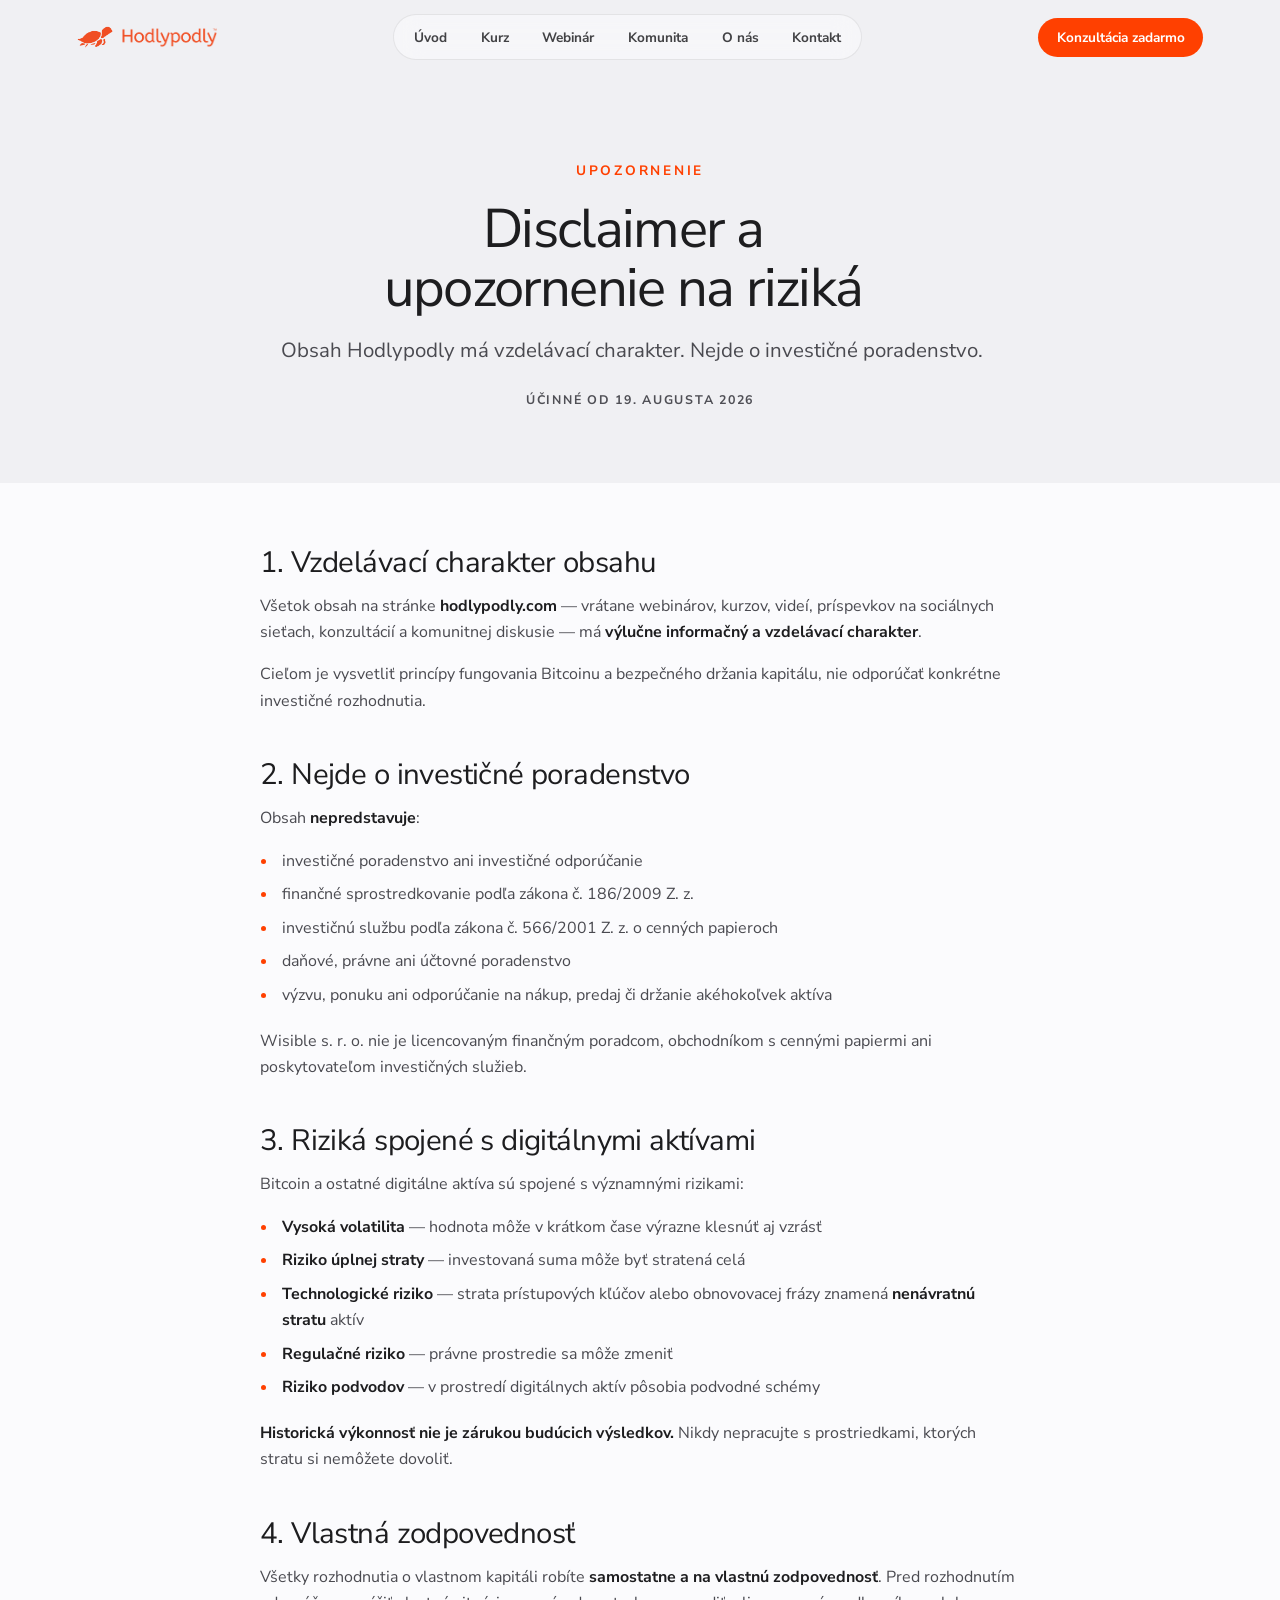
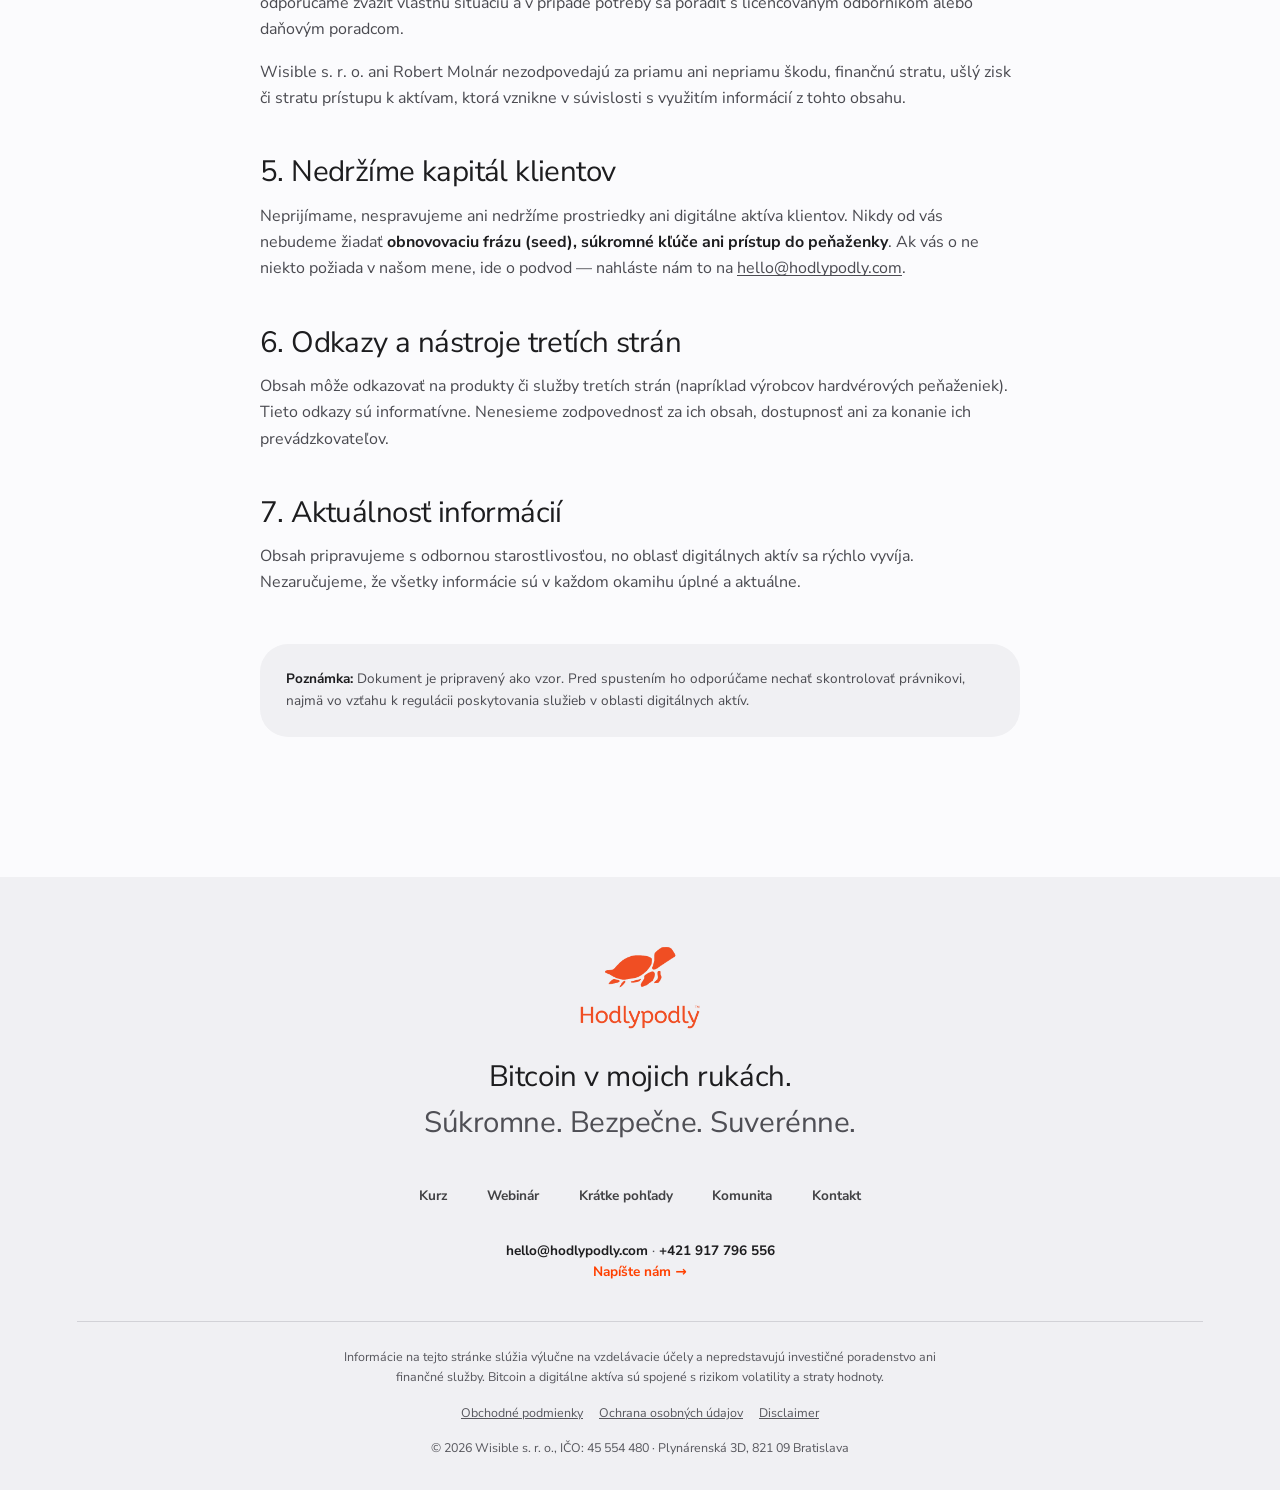
==== commit b51d318c: "Robert feedback: modaly na kontakt stranke (bug), tmavsia seda, hero 2 fazy, Webinar zdarma s tmavso" ====
--- a/disclaimer.html
+++ b/disclaimer.html
@@ -143,6 +143,7 @@
     <button class="modal-x" aria-label="Zavrieť">✕</button>
     <form name="konzultacia" method="POST" data-netlify="true" netlify-honeypot="bot-field">
       <input type="hidden" name="form-name" value="konzultacia">
+      <input type="hidden" name="subject" value="Hodlypodly web - Konzultácia - Form">
       <p style="display:none"><label>Nevypĺňajte: <input name="bot-field"></label></p>
       <h3>Úvodná konzultácia <span class="grad">zadarmo</span></h3>
       <p class="mnote">20 minút, telefonicky alebo online. <b>Zorientujeme sa vo vašej situácii</b> a poviete si, či vám vieme pomôcť. Nezáväzne.</p>
@@ -152,8 +153,8 @@
           <input id="k-name" name="meno" type="text" placeholder="Vaše meno" required>
         </div>
         <div>
-          <label for="k-tel">Telefón</label>
-          <input id="k-tel" name="telefon" type="tel" placeholder="+421 …" required>
+          <label for="k-tel">Telefón <span style="font-weight:400;color:var(--gray)">(nepovinné)</span></label>
+          <input id="k-tel" name="telefon" type="tel" placeholder="+421 …">
         </div>
       </div>
       <label for="k-mail">E-mail</label>
--- a/assets/style.css
+++ b/assets/style.css
@@ -2,7 +2,7 @@
    HODLYPODLY — dizajn systém (Avenir · Apple feeling)
    ============================================================ */
 :root{
-  --canvas:#fbfbfd; --paper:#f0f0f3; --ink:#1d1d1f; --gray:#6e6e73; --hair:#d2d2d7;
+  --canvas:#fbfbfd; --paper:#f0f0f3; --ink:#1d1d1f; --gray:#4f4f55; --hair:#d2d2d7;
   --night:#0b0c0d; --ivorydk:#f5f5f7;
   --vermilion:#FF4000;
   --grad:var(--vermilion);
@@ -99,7 +99,7 @@
 }
 
 /* ---------- scrub sections ---------- */
-.scrub{position:relative;background:var(--night)}
+.scrub{position:relative;background:var(--night);isolation:isolate;z-index:1}
 .scrub-sticky{position:sticky;top:0;height:100vh;height:100svh;overflow:hidden}
 .scrub-sticky video{position:absolute;inset:0;width:100%;height:100%;object-fit:cover;opacity:0;transition:opacity .6s}
 .scrub-sticky video.on{opacity:1}
@@ -289,7 +289,7 @@
 /* ---------- FAQ split s fotkou ---------- */
 .faq-grid{display:grid;grid-template-columns:1.1fr .8fr;gap:2.6rem;align-items:start;max-width:1120px;margin:3.4rem auto 0}
 .faq-grid .faq{margin:0;max-width:none}
-.faq-photo{position:sticky;top:6rem;border-radius:calc(var(--r)*1.25);overflow:hidden;
+.faq-photo{position:relative;border-radius:calc(var(--r)*1.25);overflow:hidden;
   box-shadow:0 24px 60px rgba(0,0,0,.12);aspect-ratio:3/4;background:var(--paper)}
 .faq-photo img,.faq-photo video{position:absolute;inset:0;width:100%;height:100%;object-fit:cover;object-position:center 15%}
 .faq-photo video{opacity:0;transition:opacity .6s}
@@ -297,7 +297,7 @@
 .faq-photo .fcap{position:absolute;left:0;right:0;bottom:0;z-index:2;padding:1.4rem;color:#fff;
   background:linear-gradient(to top,rgba(0,0,0,.6),transparent);font-weight:700;font-size:var(--fs-small)}
 .faq-photo .fcap small{display:block;font-weight:400;opacity:.85}
-@media(max-width:880px){.faq-grid{grid-template-columns:1fr}.faq-photo{position:static;max-width:380px;margin:0 auto}}
+@media(max-width:880px){.faq-grid{grid-template-columns:1fr}.faq-photo{max-width:380px;margin:0 auto}}
 
 /* ---------- numbered topics (webinár témy) ---------- */
 .topics{max-width:680px;margin:3.2rem auto 0;text-align:left;display:flex;flex-direction:column;gap:1.2rem}
@@ -364,13 +364,15 @@
 @media(max-width:700px){.community-photo img{height:300px}}
 
 /* ---------- full-bleed band predely ---------- */
-.band{position:relative;height:clamp(340px,52vh,540px);overflow:hidden}
+.band{position:relative;height:clamp(340px,52vh,540px);overflow:hidden;isolation:isolate;z-index:1}
+.band--tall{height:clamp(380px,58vh,620px)}
+.band--tall .veil{background:linear-gradient(to top,rgba(4,8,10,.9),rgba(4,8,10,.5) 50%,rgba(4,8,10,.3))}
 .band img{position:absolute;inset:0;width:100%;height:100%;object-fit:cover}
-.band .veil{position:absolute;inset:0;background:linear-gradient(to top,rgba(5,10,12,.55),transparent 55%)}
+.band .veil{position:absolute;inset:0;background:linear-gradient(to top,rgba(4,8,10,.82),rgba(4,8,10,.25) 55%,rgba(4,8,10,.12))}
 .band .bcap{position:absolute;inset:0;display:flex;flex-direction:column;align-items:center;justify-content:flex-end;
   text-align:center;padding:0 var(--pad) clamp(2.2rem,5vw,3.6rem);color:#fff}
-.band .bcap .bt{font-size:var(--fs-display-sm);font-weight:400;letter-spacing:-.02em;text-shadow:0 2px 24px rgba(0,0,0,.45);text-wrap:balance}
-.band .bcap .bs{margin-top:.5rem;font-size:var(--fs-lead);color:rgba(255,255,255,.85);text-shadow:0 1px 16px rgba(0,0,0,.5)}
+.band .bcap .bt{font-size:var(--fs-h2);font-weight:400;letter-spacing:-.02em;text-shadow:0 2px 24px rgba(0,0,0,.45);text-wrap:balance}
+.band .bcap .bs{margin-top:.6rem;font-size:var(--fs-lead);color:rgba(255,255,255,.92);text-shadow:0 1px 16px rgba(0,0,0,.5)}
 
 /* ---------- contact / final ---------- */
 .contact{background:var(--night);color:var(--ivorydk);padding:clamp(5rem,10vw,8rem) var(--pad);text-align:center;border-radius:calc(var(--r)*1.25);position:relative;overflow:hidden}
@@ -554,3 +556,24 @@
   .legal-table td::before{content:attr(data-l);display:block;font-size:var(--fs-tiny);font-weight:700;
     text-transform:uppercase;letter-spacing:.1em;color:var(--ink);margin-bottom:.15rem}
 }
+
+.signal-note{margin-top:3.2rem;padding-top:2.6rem;border-top:1px solid var(--hair);max-width:640px}
+.signal-note h3{font-size:var(--fs-pull);font-weight:400;letter-spacing:-.015em;margin-bottom:.7rem}
+.tiers{align-items:stretch}
+.tier{justify-content:flex-start}
+.tier .tier-soon{margin-top:auto}
+
+#komunita{padding-bottom:clamp(2rem,3.5vw,3rem)}
+#registracia{padding-top:0}
+
+/* tmavsia seda pre drobne texty (citatelnost) */
+.testi p,.tier-desc,.tile.plain .tile-cap p,.legal p,.legal ul,.faq .a,.lead{color:#4a4a50}
+.btn-note,.price-note,.gdpr,.mnote,.foot-legal,.cinfo-l{color:#57575d}
+.about-text p{color:#4a4a50}
+
+/* svetla varianta .thin len na tmavom pozadi */
+.thin-light{color:rgba(245,245,247,.72)}
+
+/* hlbsi gradient na kluc. dlazdici, nech je eyebrow citatelny */
+.tile--deep .shade{background:linear-gradient(to top,rgba(0,0,0,.9),rgba(0,0,0,.55) 42%,rgba(0,0,0,.12) 78%)}
+.tile--deep .teyebrow{color:#fff;opacity:1;text-shadow:0 1px 10px rgba(0,0,0,.6)}
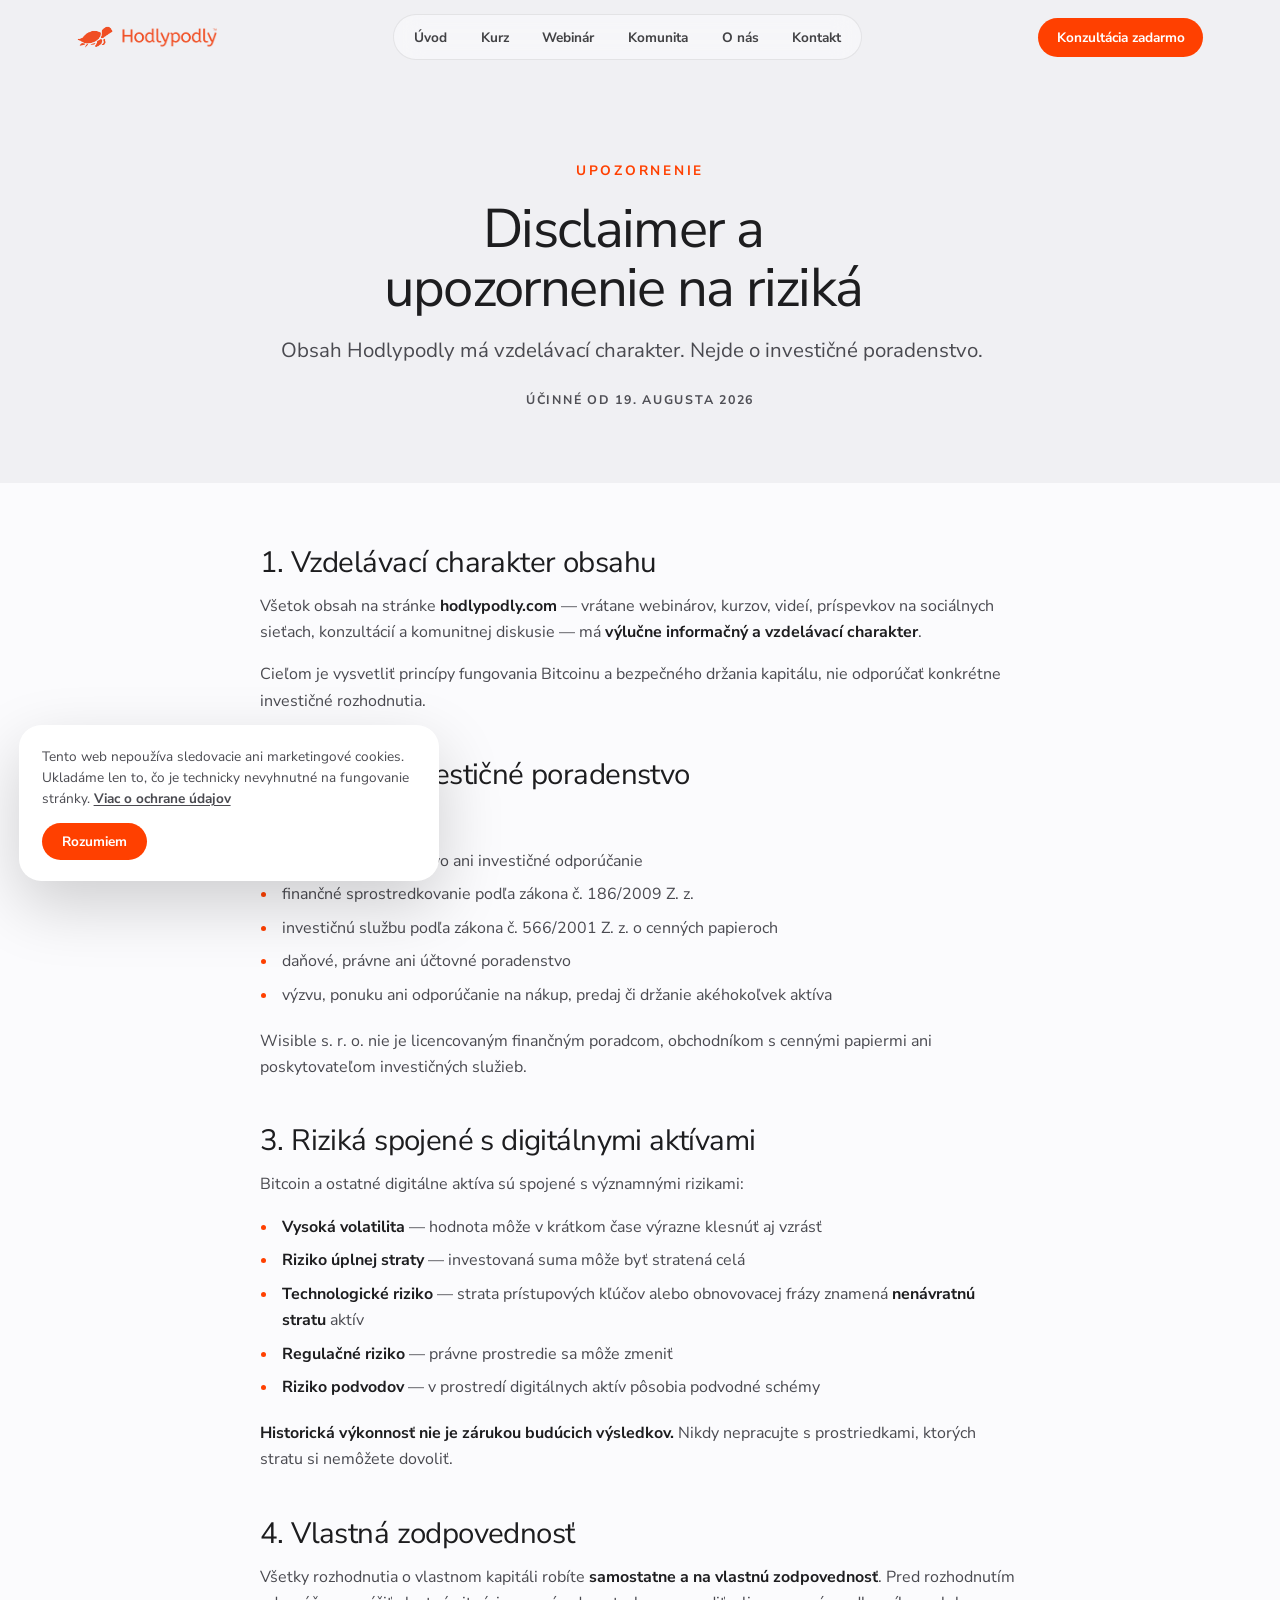
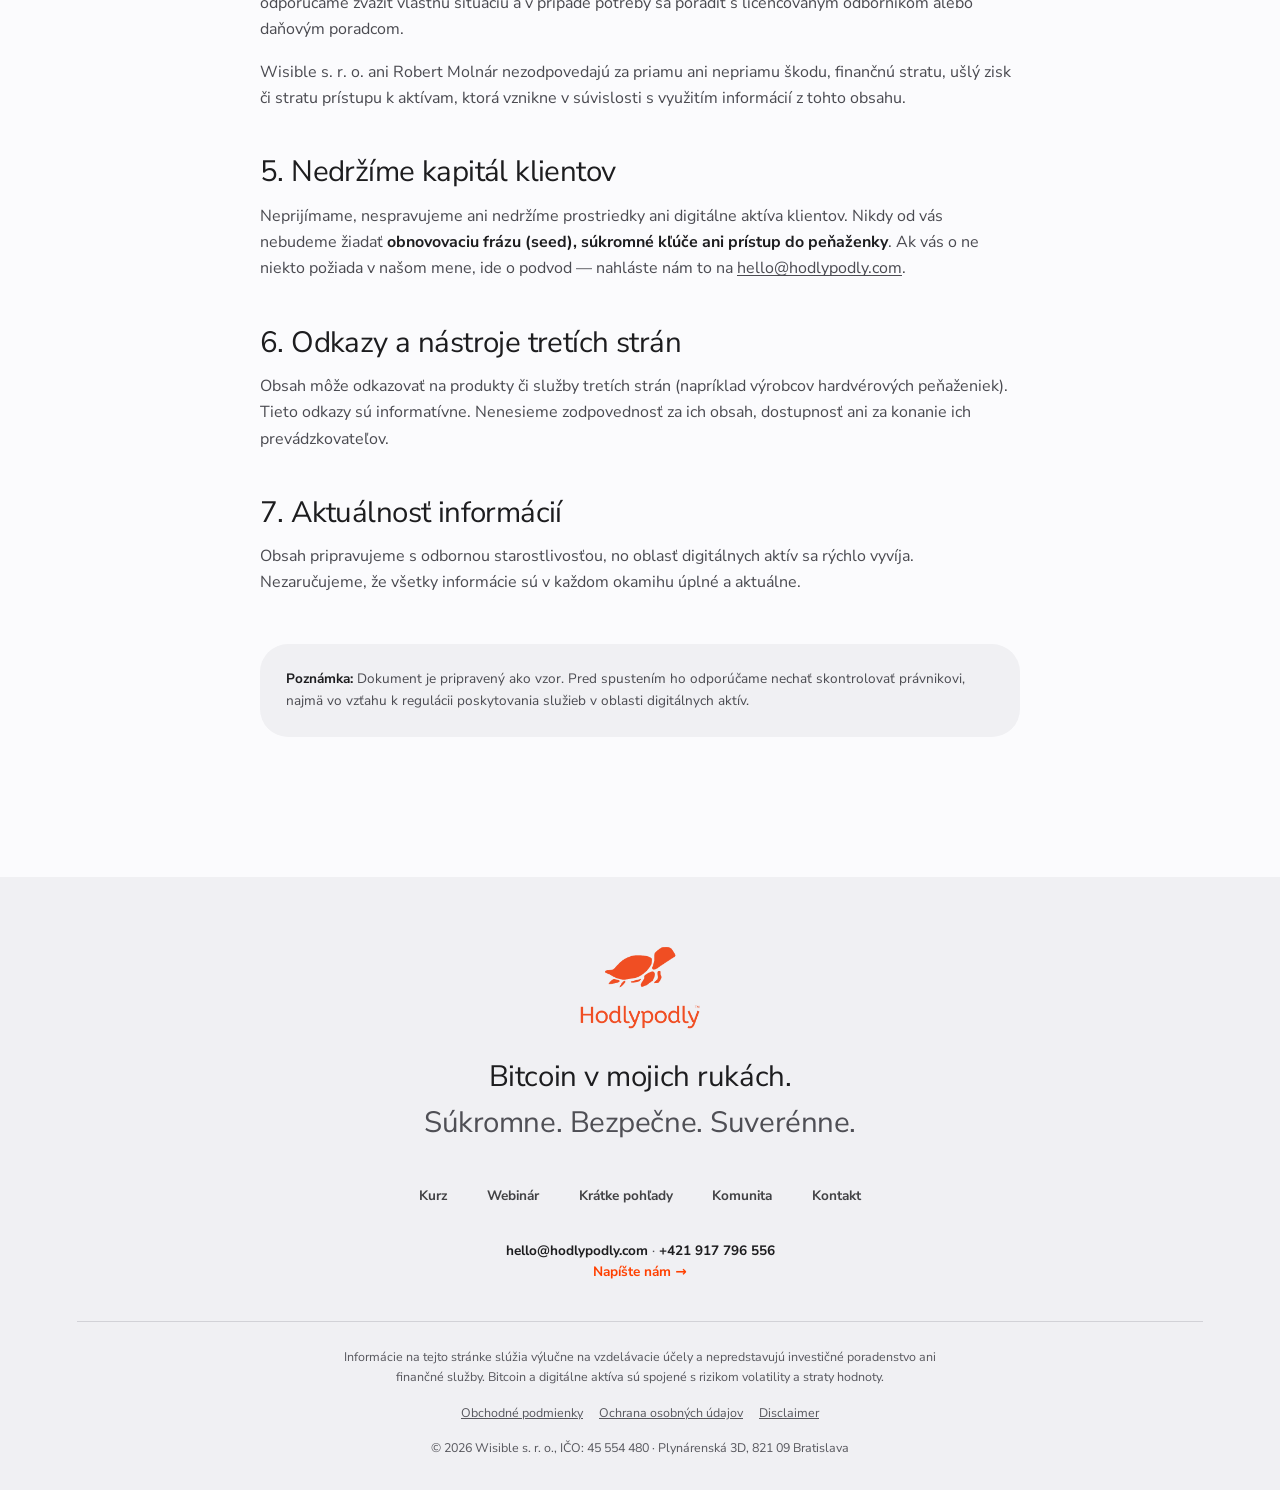
==== commit 64f10fa6: "Cookie lista: informacna (web nema sledovacie cookies), zapamatanie v localStorage, na vsetkych stra" ====
--- a/disclaimer.html
+++ b/disclaimer.html
@@ -172,6 +172,13 @@
   </div>
 </div>
 
+
+<!-- ======== COOKIE LIŠTA ======== -->
+<div class="cookiebar" id="cookiebar" hidden>
+  <p>Tento web nepoužíva sledovacie ani marketingové cookies. Ukladáme len to, čo je technicky nevyhnutné na fungovanie stránky. <a href="ochrana-osobnych-udajov.html">Viac o ochrane údajov</a></p>
+  <button class="btn cookiebar-btn" id="cookieOk">Rozumiem</button>
+</div>
+
 <script src="assets/app.js"></script>
 </body>
 </html>
--- a/assets/style.css
+++ b/assets/style.css
@@ -577,3 +577,15 @@
 /* hlbsi gradient na kluc. dlazdici, nech je eyebrow citatelny */
 .tile--deep .shade{background:linear-gradient(to top,rgba(0,0,0,.9),rgba(0,0,0,.55) 42%,rgba(0,0,0,.12) 78%)}
 .tile--deep .teyebrow{color:#fff;opacity:1;text-shadow:0 1px 10px rgba(0,0,0,.6)}
+
+/* ---------- cookie lišta ---------- */
+.cookiebar{position:fixed;left:1.2rem;bottom:1.2rem;z-index:70;max-width:420px;
+  background:#fff;border-radius:calc(var(--r)*.8);box-shadow:0 24px 64px rgba(0,0,0,.18);
+  padding:1.3rem 1.4rem;display:flex;flex-direction:column;gap:.9rem;
+  animation:cookiein .5s cubic-bezier(.2,.7,.2,1)}
+@keyframes cookiein{from{opacity:0;transform:translateY(16px)}to{opacity:1;transform:translateY(0)}}
+.cookiebar p{font-size:var(--fs-small);line-height:1.55;color:#4a4a50;margin:0}
+.cookiebar a{font-weight:700;text-decoration:underline;text-underline-offset:2px}
+.cookiebar a:hover{color:var(--vermilion)}
+.cookiebar-btn{align-self:flex-start;padding:.65em 1.5em;font-size:var(--fs-small)}
+@media(max-width:560px){.cookiebar{left:.8rem;right:.8rem;bottom:.8rem;max-width:none}}
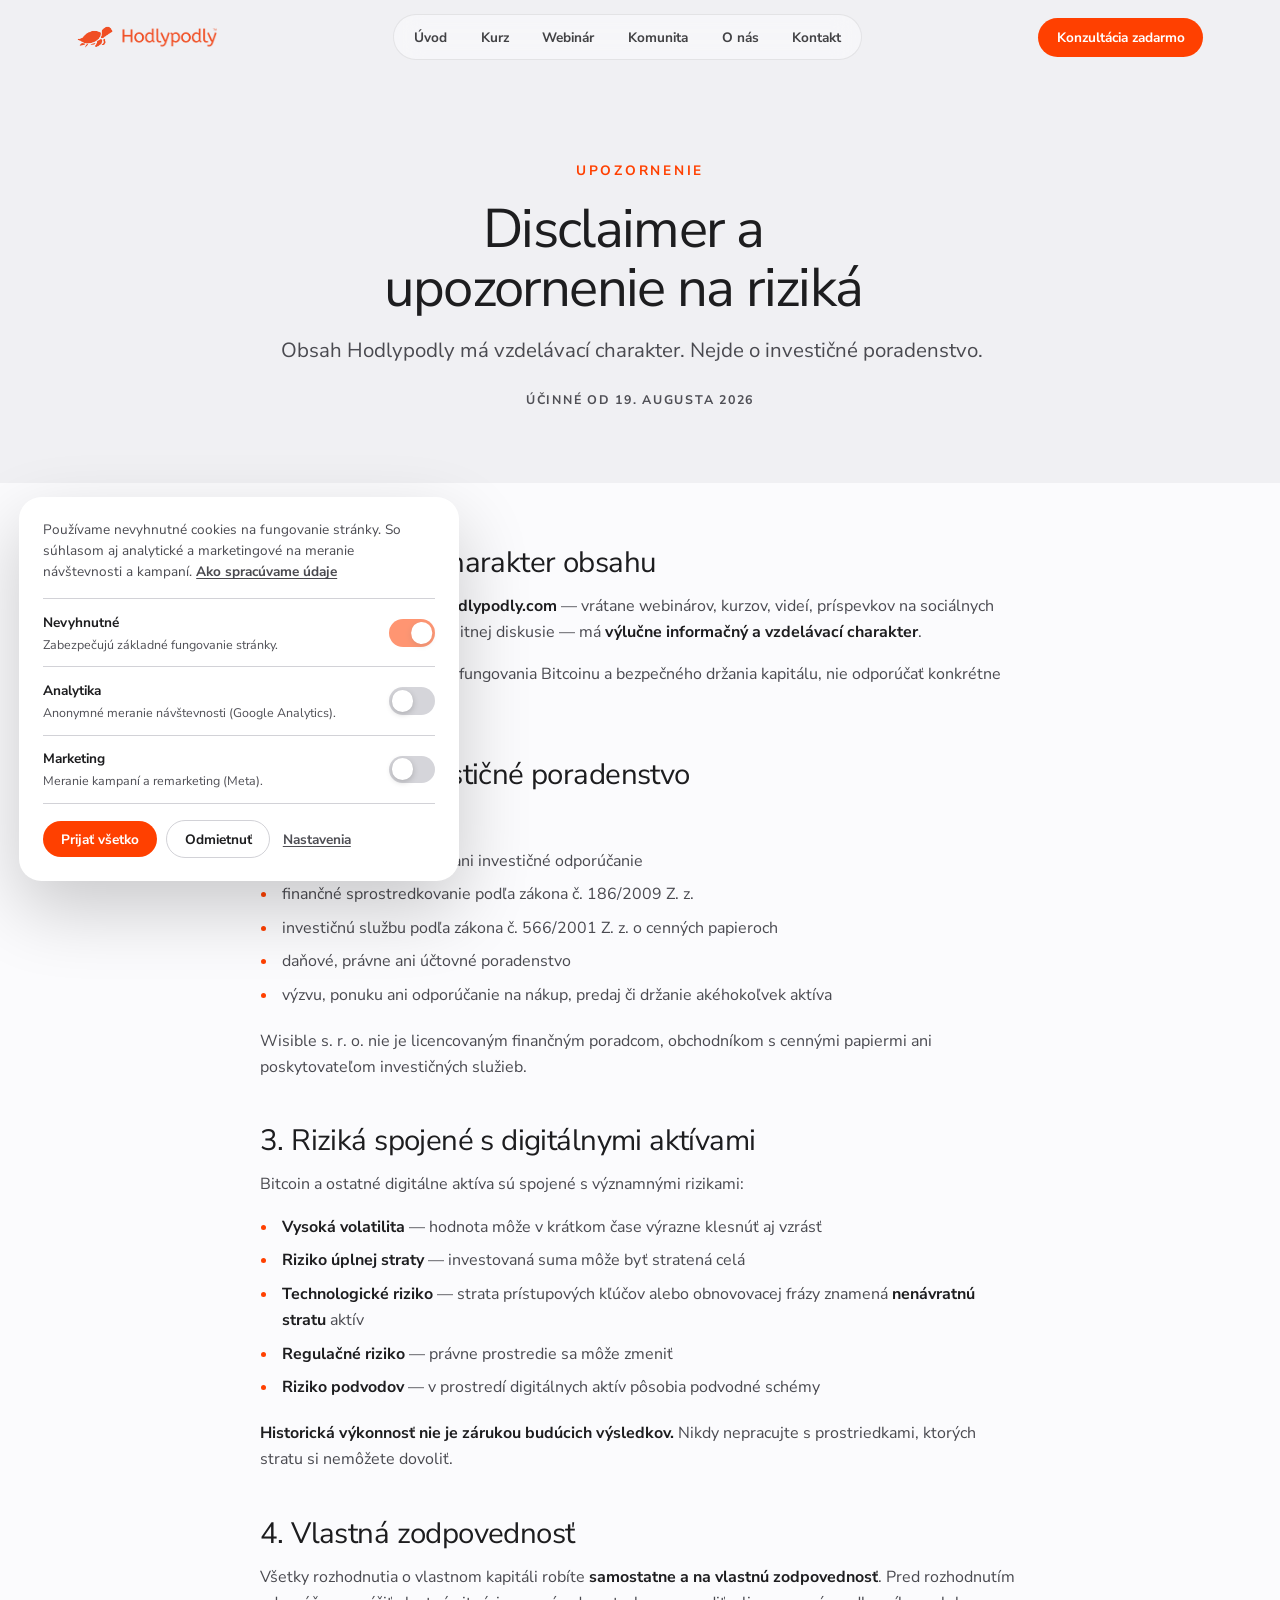
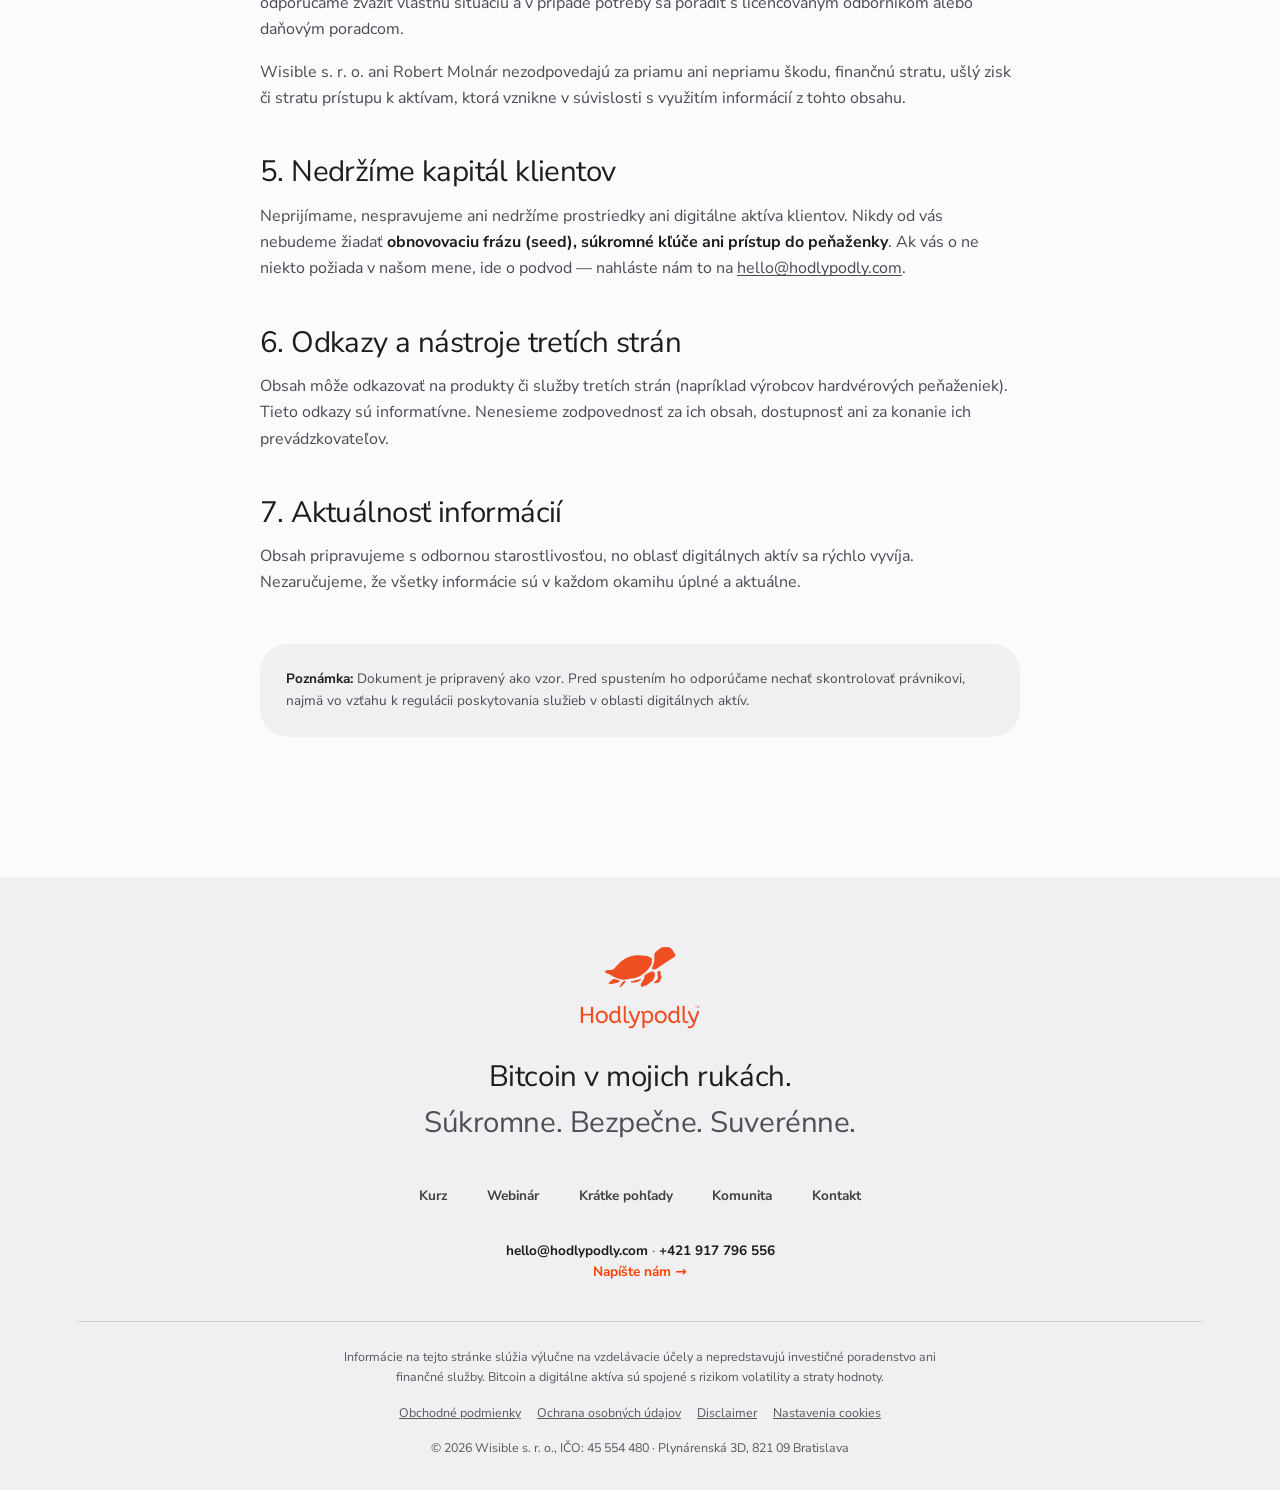
==== commit 3f624372: "Consent manager: kategorie nevyhnutne/analytika/marketing, Google Consent Mode v2, Meta pixel pripra" ====
--- a/disclaimer.html
+++ b/disclaimer.html
@@ -132,7 +132,7 @@
   </p>
   <div class="foot-legal">
     <p class="disc">Informácie na tejto stránke slúžia výlučne na vzdelávacie účely a nepredstavujú investičné poradenstvo ani finančné služby. Bitcoin a digitálne aktíva sú spojené s rizikom volatility a straty hodnoty.</p>
-    <p class="flinks"><a href="obchodne-podmienky.html">Obchodné podmienky</a><a href="ochrana-osobnych-udajov.html">Ochrana osobných údajov</a><a href="disclaimer.html">Disclaimer</a></p>
+    <p class="flinks"><a href="obchodne-podmienky.html">Obchodné podmienky</a><a href="ochrana-osobnych-udajov.html">Ochrana osobných údajov</a><a href="disclaimer.html">Disclaimer</a><a href="#" data-cookie-settings>Nastavenia cookies</a></p>
     <p>© 2026 Wisible s. r. o., IČO: 45 554 480 · Plynárenská 3D, 821 09 Bratislava</p>
   </div>
 </footer>
@@ -162,7 +162,7 @@
       <label for="k-msg">Čomu sa chcete venovať? <span style="font-weight:400;color:var(--gray)">(nepovinné)</span></label>
       <textarea id="k-msg" name="poznamka" placeholder="Napr. mám Bitcoin na burze a neviem, či je to bezpečné…" style="min-height:80px"></textarea>
       <button class="btn" type="submit">Mám záujem o konzultáciu →</button>
-      <p class="gdpr">Odoslaním súhlasíte so spracovaním údajov na účel dohodnutia konzultácie. Ozveme sa vám a dohodneme termín.</p>
+      <p class="gdpr">Odoslaním súhlasíte so spracovaním údajov na účel dohodnutia konzultácie. Ozveme sa vám a dohodneme termín. <a href="ochrana-osobnych-udajov.html" style="text-decoration:underline;text-underline-offset:2px">Ako spracúvame údaje</a></p>
     </form>
     <div class="success">
       <div class="big-check">✓</div>
@@ -173,12 +173,8 @@
 </div>
 
 
-<!-- ======== COOKIE LIŠTA ======== -->
-<div class="cookiebar" id="cookiebar" hidden>
-  <p>Tento web nepoužíva sledovacie ani marketingové cookies. Ukladáme len to, čo je technicky nevyhnutné na fungovanie stránky. <a href="ochrana-osobnych-udajov.html">Viac o ochrane údajov</a></p>
-  <button class="btn cookiebar-btn" id="cookieOk">Rozumiem</button>
-</div>
 
+<script src="assets/consent.js" defer></script>
 <script src="assets/app.js"></script>
 </body>
 </html>
--- a/assets/style.css
+++ b/assets/style.css
@@ -589,3 +589,32 @@
 .cookiebar a:hover{color:var(--vermilion)}
 .cookiebar-btn{align-self:flex-start;padding:.65em 1.5em;font-size:var(--fs-small)}
 @media(max-width:560px){.cookiebar{left:.8rem;right:.8rem;bottom:.8rem;max-width:none}}
+
+/* ---------- consent manager ---------- */
+.consent{position:fixed;left:1.2rem;bottom:1.2rem;z-index:80;width:min(440px,calc(100vw - 1.6rem));
+  background:#fff;border-radius:calc(var(--r)*.8);box-shadow:0 28px 72px rgba(0,0,0,.2);
+  padding:1.4rem 1.5rem;display:flex;flex-direction:column;gap:1rem;
+  animation:cookiein .5s cubic-bezier(.2,.7,.2,1)}
+.consent-txt{font-size:var(--fs-small);line-height:1.55;color:#4a4a50;margin:0}
+.consent-txt a{font-weight:700;text-decoration:underline;text-underline-offset:2px}
+.consent-txt a:hover{color:var(--vermilion)}
+.consent-btns{display:flex;gap:.6rem;flex-wrap:wrap;align-items:center}
+.consent-btns .btn{padding:.65em 1.3em;font-size:var(--fs-small)}
+.consent-more{background:none;border:none;font-family:var(--sans);font-size:var(--fs-small);
+  font-weight:700;color:var(--gray);cursor:pointer;text-decoration:underline;text-underline-offset:2px;padding:.4em .2em}
+.consent-more:hover{color:var(--vermilion)}
+.consent-opts{display:flex;flex-direction:column;border-top:1px solid var(--hair);border-bottom:1px solid var(--hair)}
+.consent-row{display:flex;align-items:center;justify-content:space-between;gap:1rem;padding:.8rem 0;cursor:pointer}
+.consent-row+.consent-row{border-top:1px solid var(--hair)}
+.consent-row span{display:flex;flex-direction:column;gap:.15rem}
+.consent-row b{font-size:var(--fs-small);font-weight:700}
+.consent-row small{font-size:var(--fs-tiny);color:var(--gray);line-height:1.45}
+.consent-row input{position:absolute;opacity:0;pointer-events:none}
+.consent-sw{flex:0 0 2.9rem;height:1.7rem;border-radius:999px;background:#d5d5da;position:relative;transition:background .25s}
+.consent-sw::after{content:'';position:absolute;top:.17rem;left:.17rem;width:1.36rem;height:1.36rem;border-radius:50%;
+  background:#fff;box-shadow:0 2px 6px rgba(0,0,0,.2);transition:transform .25s}
+.consent-row input:checked+.consent-sw{background:var(--vermilion)}
+.consent-row input:checked+.consent-sw::after{transform:translateX(1.2rem)}
+.consent-row.is-locked{cursor:default}
+.consent-row.is-locked .consent-sw{background:#9a9aa0;opacity:.55}
+@media(max-width:560px){.consent{left:.8rem;bottom:.8rem}}
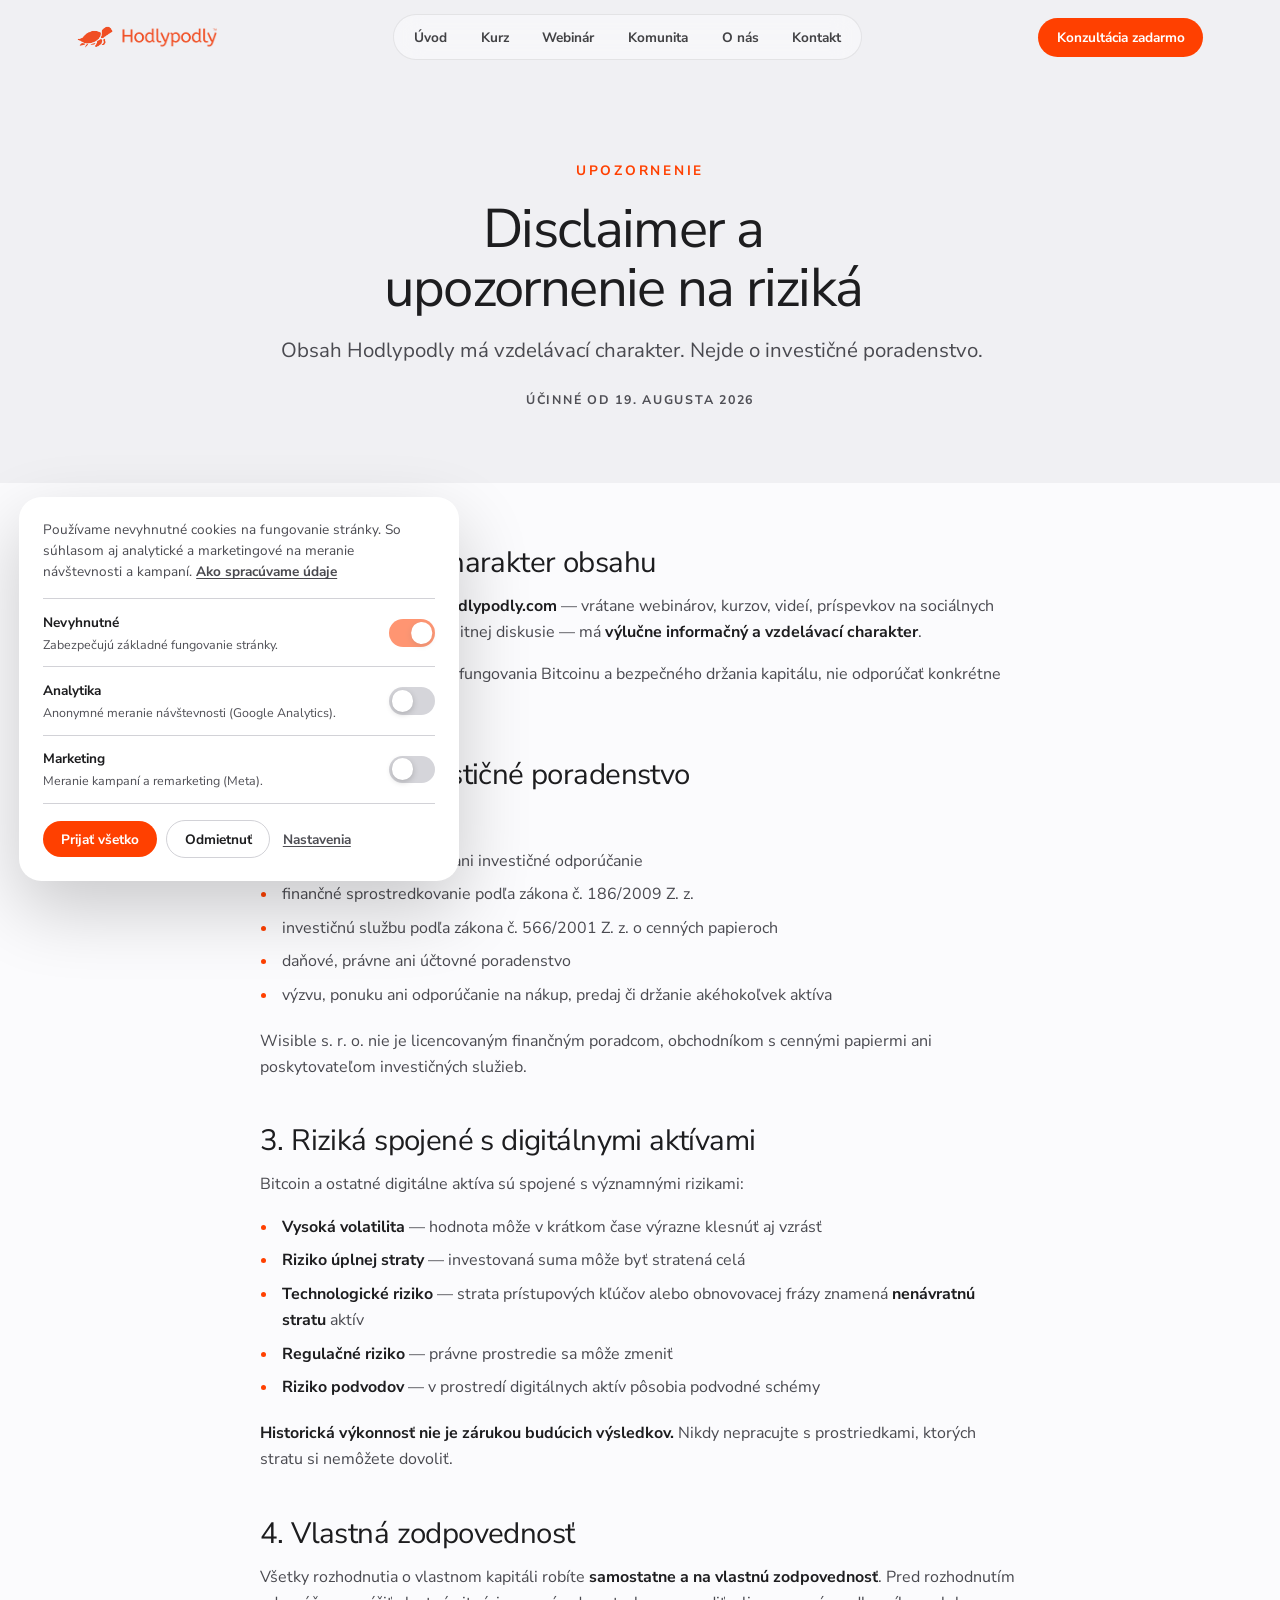
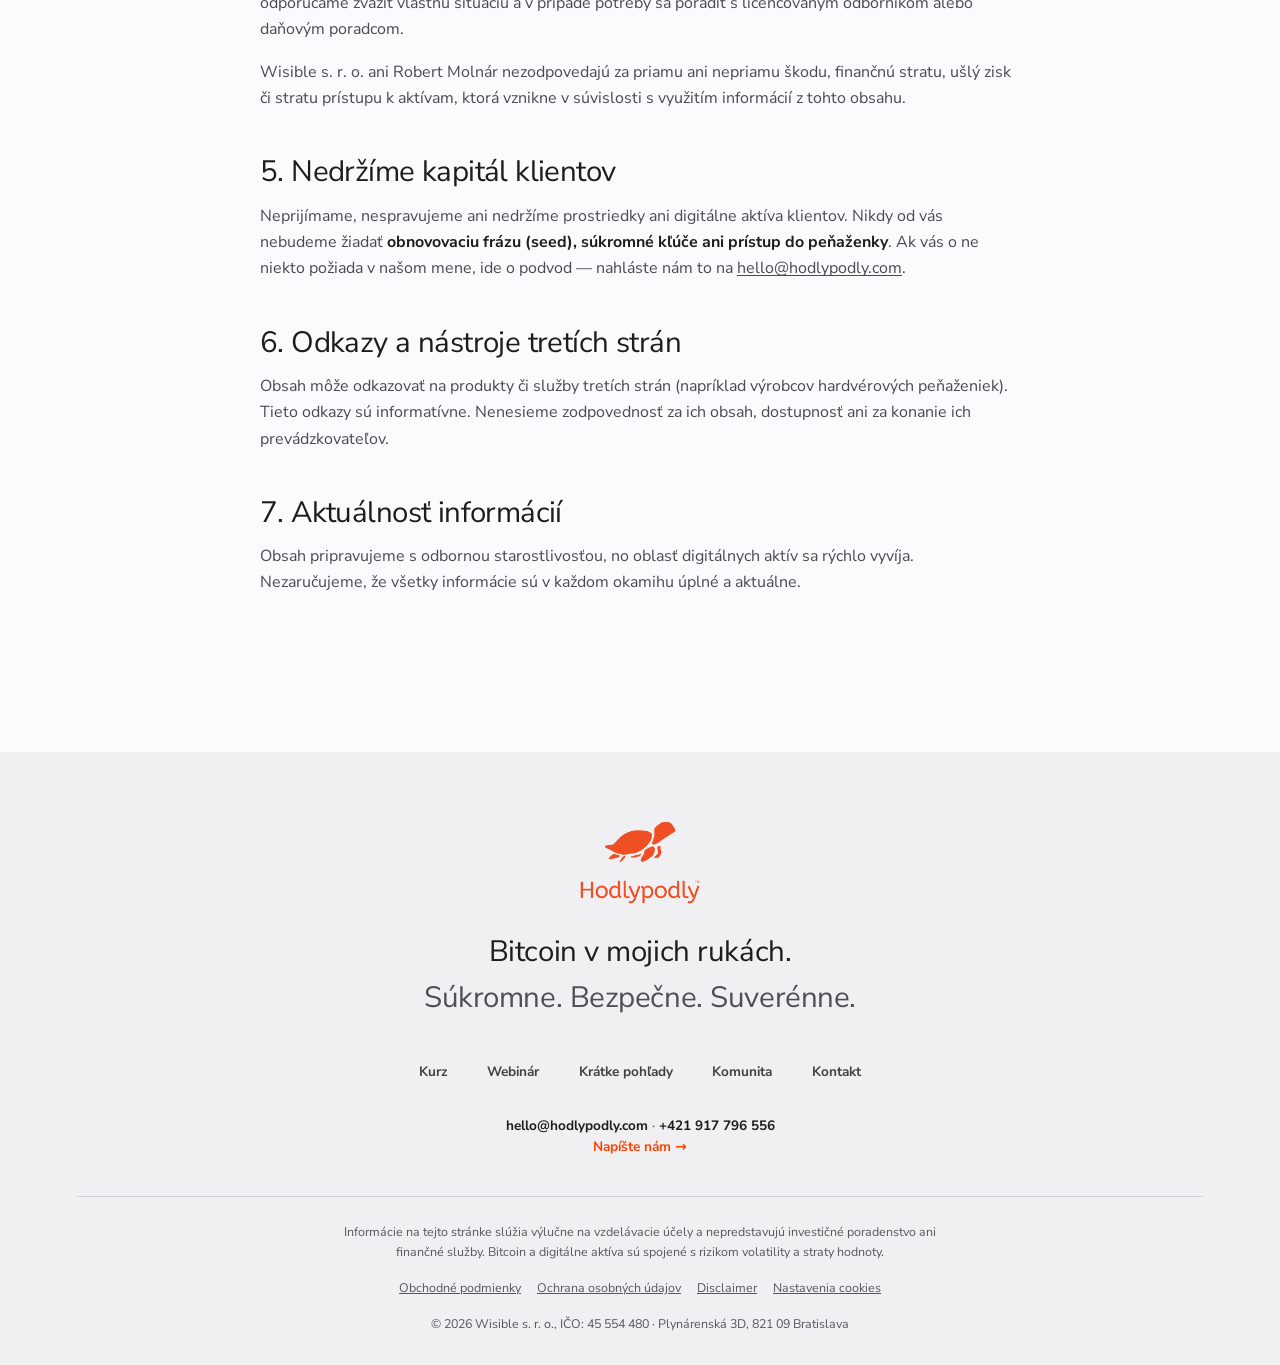
==== commit 77796748: "Robert: pravne poznamky von (preveri s pravnikmi), CityPark Ruzinov veta, Co kurzom ziskate prepisan" ====
--- a/disclaimer.html
+++ b/disclaimer.html
@@ -106,10 +106,6 @@
 
     <h2>7. Aktuálnosť informácií</h2>
     <p>Obsah pripravujeme s odbornou starostlivosťou, no oblasť digitálnych aktív sa rýchlo vyvíja. Nezaručujeme, že všetky informácie sú v každom okamihu úplné a aktuálne.</p>
-
-    <div class="legal-note">
-      <p><b>Poznámka:</b> Dokument je pripravený ako vzor. Pred spustením ho odporúčame nechať skontrolovať právnikovi, najmä vo vzťahu k regulácii poskytovania služieb v oblasti digitálnych aktív.</p>
-    </div>
   </article>
 </section>
 
--- a/assets/style.css
+++ b/assets/style.css
@@ -591,30 +591,40 @@
 @media(max-width:560px){.cookiebar{left:.8rem;right:.8rem;bottom:.8rem;max-width:none}}
 
 /* ---------- consent manager ---------- */
-.consent{position:fixed;left:1.2rem;bottom:1.2rem;z-index:80;width:min(440px,calc(100vw - 1.6rem));
+.cmp{position:fixed;left:1.2rem;bottom:1.2rem;z-index:80;width:min(440px,calc(100vw - 1.6rem));
   background:#fff;border-radius:calc(var(--r)*.8);box-shadow:0 28px 72px rgba(0,0,0,.2);
   padding:1.4rem 1.5rem;display:flex;flex-direction:column;gap:1rem;
   animation:cookiein .5s cubic-bezier(.2,.7,.2,1)}
-.consent-txt{font-size:var(--fs-small);line-height:1.55;color:#4a4a50;margin:0}
-.consent-txt a{font-weight:700;text-decoration:underline;text-underline-offset:2px}
-.consent-txt a:hover{color:var(--vermilion)}
-.consent-btns{display:flex;gap:.6rem;flex-wrap:wrap;align-items:center}
-.consent-btns .btn{padding:.65em 1.3em;font-size:var(--fs-small)}
-.consent-more{background:none;border:none;font-family:var(--sans);font-size:var(--fs-small);
+.cmp-txt{font-size:var(--fs-small);line-height:1.55;color:#4a4a50;margin:0}
+.cmp-txt a{font-weight:700;text-decoration:underline;text-underline-offset:2px}
+.cmp-txt a:hover{color:var(--vermilion)}
+.cmp-btns{display:flex;gap:.6rem;flex-wrap:wrap;align-items:center}
+.cmp-btns .btn{padding:.65em 1.3em;font-size:var(--fs-small)}
+.cmp-more{background:none;border:none;font-family:var(--sans);font-size:var(--fs-small);
   font-weight:700;color:var(--gray);cursor:pointer;text-decoration:underline;text-underline-offset:2px;padding:.4em .2em}
-.consent-more:hover{color:var(--vermilion)}
-.consent-opts{display:flex;flex-direction:column;border-top:1px solid var(--hair);border-bottom:1px solid var(--hair)}
-.consent-row{display:flex;align-items:center;justify-content:space-between;gap:1rem;padding:.8rem 0;cursor:pointer}
-.consent-row+.consent-row{border-top:1px solid var(--hair)}
-.consent-row span{display:flex;flex-direction:column;gap:.15rem}
-.consent-row b{font-size:var(--fs-small);font-weight:700}
-.consent-row small{font-size:var(--fs-tiny);color:var(--gray);line-height:1.45}
-.consent-row input{position:absolute;opacity:0;pointer-events:none}
-.consent-sw{flex:0 0 2.9rem;height:1.7rem;border-radius:999px;background:#d5d5da;position:relative;transition:background .25s}
-.consent-sw::after{content:'';position:absolute;top:.17rem;left:.17rem;width:1.36rem;height:1.36rem;border-radius:50%;
+.cmp-more:hover{color:var(--vermilion)}
+.cmp-opts{display:flex;flex-direction:column;border-top:1px solid var(--hair);border-bottom:1px solid var(--hair)}
+.cmp-row{display:flex;align-items:center;justify-content:space-between;gap:1rem;padding:.8rem 0;cursor:pointer}
+.cmp-row+.cmp-row{border-top:1px solid var(--hair)}
+.cmp-row span{display:flex;flex-direction:column;gap:.15rem}
+.cmp-row b{font-size:var(--fs-small);font-weight:700}
+.cmp-row small{font-size:var(--fs-tiny);color:var(--gray);line-height:1.45}
+.cmp-row input{position:absolute;opacity:0;pointer-events:none}
+.cmp-sw{flex:0 0 2.9rem;height:1.7rem;border-radius:999px;background:#d5d5da;position:relative;transition:background .25s}
+.cmp-sw::after{content:'';position:absolute;top:.17rem;left:.17rem;width:1.36rem;height:1.36rem;border-radius:50%;
   background:#fff;box-shadow:0 2px 6px rgba(0,0,0,.2);transition:transform .25s}
-.consent-row input:checked+.consent-sw{background:var(--vermilion)}
-.consent-row input:checked+.consent-sw::after{transform:translateX(1.2rem)}
-.consent-row.is-locked{cursor:default}
-.consent-row.is-locked .consent-sw{background:#9a9aa0;opacity:.55}
-@media(max-width:560px){.consent{left:.8rem;bottom:.8rem}}
+.cmp-row input:checked+.cmp-sw{background:var(--vermilion)}
+.cmp-row input:checked+.cmp-sw::after{transform:translateX(1.2rem)}
+.cmp-row.is-locked{cursor:default}
+.cmp-row.is-locked .cmp-sw{background:#9a9aa0;opacity:.55}
+@media(max-width:560px){.cmp{left:.8rem;bottom:.8rem}}
+
+/* ---------- kurz: co ziskate ---------- */
+.gain-grid{display:grid;grid-template-columns:repeat(3,1fr);gap:1.2rem;margin-top:3.2rem;text-align:left}
+.gain{background:#fff;border-radius:var(--r);padding:1.9rem 1.7rem;box-shadow:0 10px 30px rgba(0,0,0,.05)}
+.gain-num{display:inline-block;font-size:var(--fs-tiny);font-weight:700;letter-spacing:.14em;color:var(--vermilion);
+  border:1.5px solid currentColor;border-radius:999px;padding:.35em .85em;margin-bottom:1rem}
+.gain h3{font-size:var(--fs-body);font-weight:700;letter-spacing:-.01em;margin-bottom:.5rem}
+.gain p{font-size:var(--fs-small);color:#4a4a50;line-height:1.6}
+@media(max-width:980px){.gain-grid{grid-template-columns:repeat(2,1fr)}}
+@media(max-width:640px){.gain-grid{grid-template-columns:1fr}}
